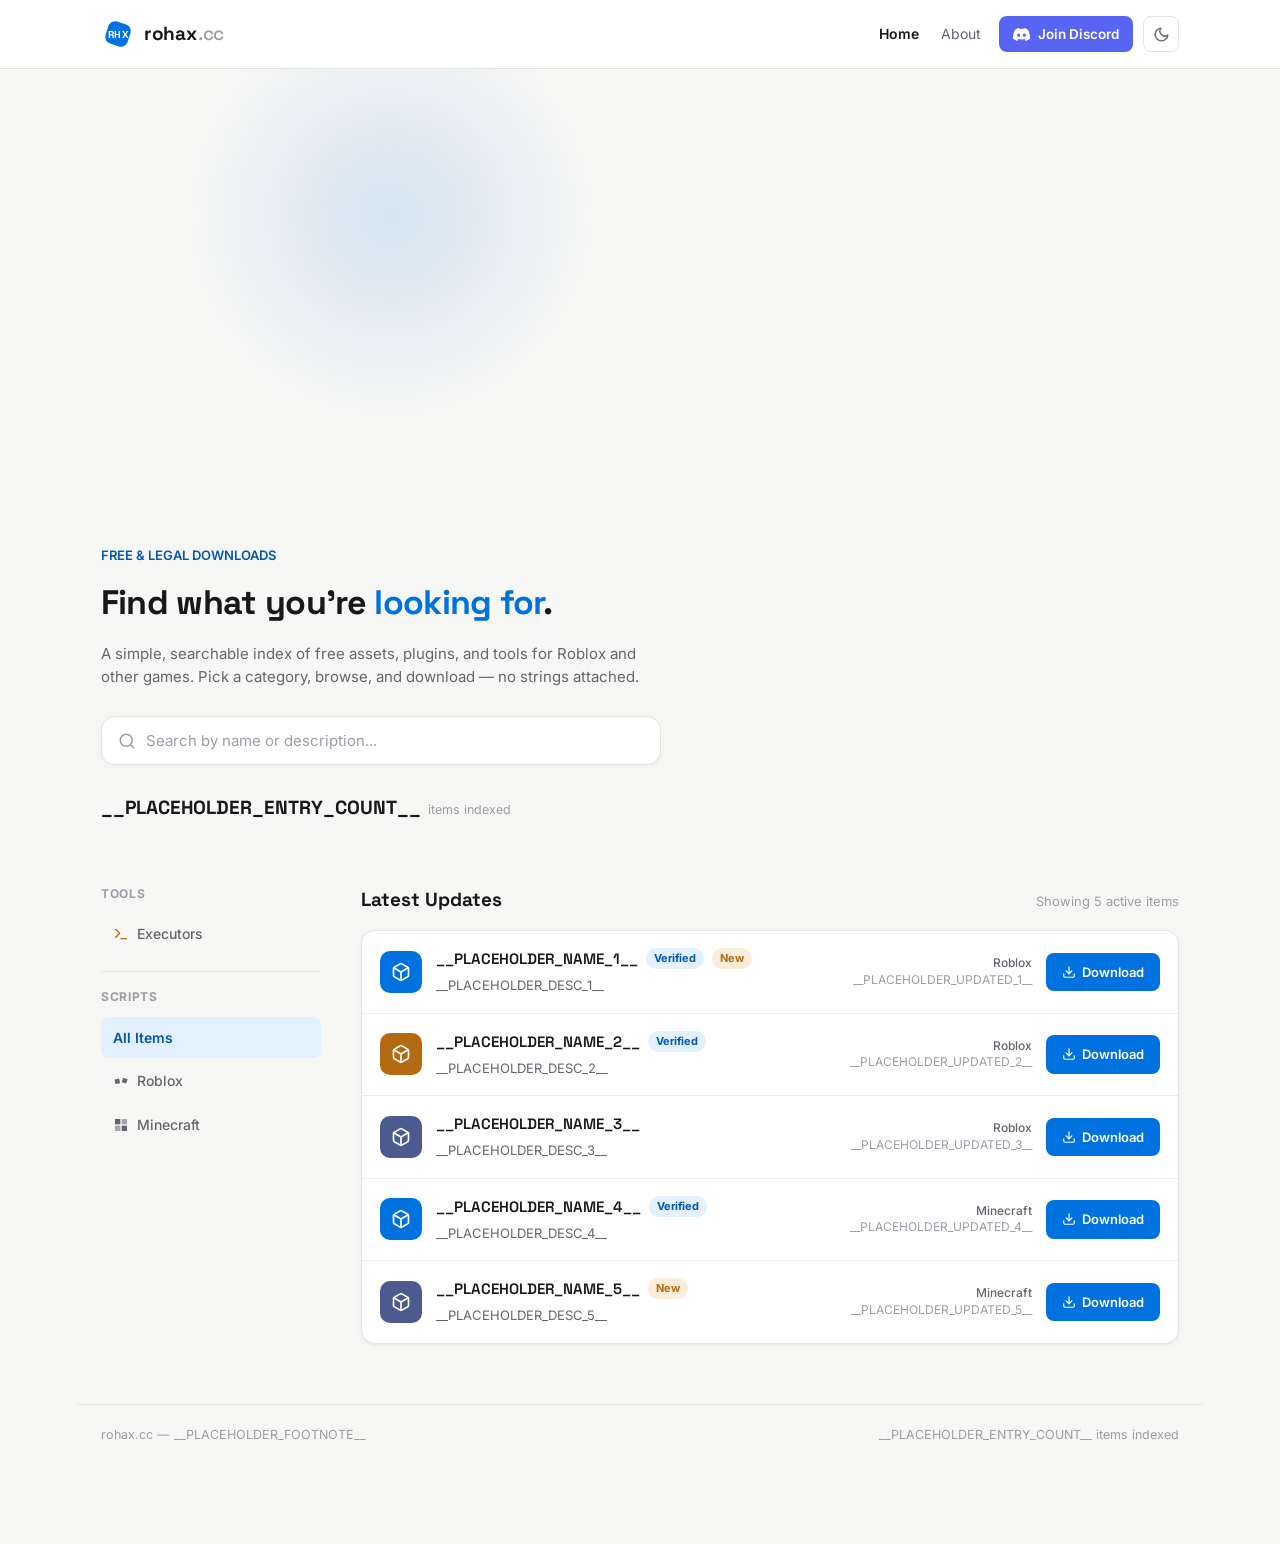
==== index.html @ 6c8dd325 "Add files via upload" ====
<!DOCTYPE html>
<html lang="en">
<head>
<meta charset="UTF-8">
<meta name="viewport" content="width=device-width, initial-scale=1.0">
<title>rohax.cc — index</title>
<link rel="preconnect" href="https://fonts.googleapis.com">
<link rel="preconnect" href="https://fonts.gstatic.com" crossorigin>
<link href="https://fonts.googleapis.com/css2?family=Space+Grotesk:wght@500;600;700&family=Inter:wght@400;500;600;700&display=swap" rel="stylesheet">
<style>
  :root{
    --bg: #f7f7f5;
    --bg-alt: #ffffff;
    --panel: #ffffff;
    --panel-hover: #f1f1ee;
    --border: #e4e4e0;
    --border-soft: #ececea;
    --text: #17181b;
    --text-dim: #63666e;
    --text-faint: #9b9ea5;
    --accent: #0072e0;
    --accent-bg: #e3f0ff;
    --accent-strong: #0058b0;
    --amber: #b56a12;
    --amber-bg: #fbedd9;
    --tool: #4d5a8f;
    --tool-bg: #e9ecfb;
    --discord: #5865F2;
    --radius: 14px;
    --shadow: 0 1px 2px rgba(20,20,20,0.04), 0 1px 10px rgba(20,20,20,0.03);
    --font-display: 'Space Grotesk', 'Inter', sans-serif;
  }
  html[data-theme="dark"]{
    --bg: #16181f;
    --bg-alt: #1b1e26;
    --panel: #21242e;
    --panel-hover: #292d38;
    --border: #323644;
    --border-soft: #292d38;
    --text: #edeef0;
    --text-dim: #a3a6ad;
    --text-faint: #6c6f77;
    --accent: #4fa0ff;
    --accent-bg: rgba(79,160,255,0.14);
    --accent-strong: #4fa0ff;
    --amber: #f2a93b;
    --amber-bg: rgba(242,169,59,0.12);
    --tool: #9aa4f2;
    --tool-bg: rgba(154,164,242,0.12);
    --shadow: none;
  }
  *, *::before, *::after{
    transition: background-color .35s ease, border-color .35s ease, color .35s ease, fill .35s ease, box-shadow .35s ease;
  }
  *{ box-sizing: border-box; margin:0; padding:0; }
  body{
    background: var(--bg);
    color: var(--text);
    font-family: 'Inter', -apple-system, BlinkMacSystemFont, 'Segoe UI', sans-serif;
    font-size: 15px;
    line-height: 1.55;
    min-height: 100vh;
    padding: 0 0 80px;
    transition: background-color .35s ease, border-color .35s ease, color .35s ease;
  }
  a{ color: inherit; text-decoration: none; }

  /* ---------- top bar ---------- */
  header{
    border-bottom: 1px solid var(--border);
    background: var(--bg-alt);
    position: sticky; top:0; z-index: 20;
    transition: box-shadow .2s ease, border-color .35s ease, background-color .35s ease, color .35s ease;
  }
  header.scrolled{
    box-shadow: 0 4px 16px rgba(0,0,0,0.06);
  }
  .header-inner{
    max-width: min(1440px, 88vw);
    margin: 0 auto;
    padding: 16px 24px;
    display:flex;
    align-items:center;
    justify-content: space-between;
    gap: 24px;
  }
  .logo{
    display:flex;
    align-items:center;
    gap: 9px;
    cursor: pointer;
  }
  .logo-mark{
    width: 34px; height: 34px;
    flex-shrink: 0;
  }
  .logo-mark svg{ width: 100%; height: 100%; display:block; }
  .logo-text{
    display:flex;
    align-items:baseline;
    gap: 1px;
    font-family: var(--font-display);
    font-weight: 700;
    font-size: 19px;
    letter-spacing: -0.01em;
  }
  .logo-text .domain{ color: var(--text); }
  .logo-text .tld{ color: var(--text-faint); font-weight: 500; }

  .header-right{ display:flex; align-items:center; gap: 10px; }

  nav{ display:flex; gap: 22px; font-size: 14px; color: var(--text-dim); margin-right: 8px; }
  nav a:hover{ color: var(--accent); }
  nav a.active{ color: var(--text); font-weight: 600; }

  .icon-btn{
    width: 36px; height: 36px;
    display:flex; align-items:center; justify-content:center;
    border: 1px solid var(--border);
    border-radius: 8px;
    background: var(--panel);
    cursor: pointer;
    color: var(--text-dim);
    transition: background-color .2s ease, color .2s ease, border-color .35s ease, transform .15s ease;
  }
  .icon-btn:hover{ background: var(--panel-hover); color: var(--text); }
  .icon-btn:active{ transform: scale(0.92); }
  .icon-btn svg{ width: 17px; height: 17px; overflow: visible; }
  #theme-icon{
    transition: transform .3s ease, opacity .3s ease;
  }
  #theme-icon.spin{ transform: rotate(90deg) scale(0.4); opacity: 0; }

  .discord-btn{
    display:flex; align-items:center; gap: 8px;
    background: var(--discord);
    color: #fff;
    font-size: 13.5px;
    font-weight: 600;
    padding: 0 14px;
    height: 36px;
    border-radius: 8px;
    transition: filter .12s ease, background-color .35s ease, transform .15s ease;
  }
  .discord-btn:hover{ filter: brightness(1.08); }
  .discord-btn:active{ transform: scale(0.96); }
  .discord-btn svg{ width: 17px; height: 17px; flex-shrink:0; }

  /* ---------- hero / search ---------- */
  .hero{
    position: relative;
    max-width: min(1440px, 88vw);
    margin: 0 auto;
    padding: 56px 24px 32px;
    overflow: hidden;
  }
  .hero-glow{
    position: absolute;
    top: -120px; right: -80px;
    width: 420px; height: 420px;
    background: radial-gradient(circle, var(--accent) 0%, transparent 70%);
    opacity: 0.14;
    filter: blur(10px);
    pointer-events: none;
    animation: drift 9s ease-in-out infinite;
    z-index: 0;
  }
  @keyframes drift{
    0%, 100%{ transform: translate(0,0) scale(1); }
    50%{ transform: translate(-24px, 20px) scale(1.08); }
  }
  .hero > *{ position: relative; z-index: 1; }

  @keyframes fadeInUp{
    from{ opacity: 0; transform: translateY(14px); }
    to{ opacity: 1; transform: translateY(0); }
  }
  .hero-eyebrow{
    color: var(--accent-strong);
    font-size: 13px;
    font-weight: 600;
    margin-bottom: 12px;
    opacity: 0;
    animation: fadeInUp .5s ease forwards;
  }
  .hero h1{
    font-family: var(--font-display);
    font-size: 34px;
    font-weight: 700;
    letter-spacing: -0.02em;
    margin-bottom: 12px;
    opacity: 0;
    animation: fadeInUp .5s ease forwards .08s;
  }
  .hero h1 .accent{ color: var(--accent); }
  .hero p{
    color: var(--text-dim);
    max-width: 560px;
    font-size: 15px;
    margin-bottom: 28px;
    opacity: 0;
    animation: fadeInUp .5s ease forwards .16s;
  }

  .stats-row{
    display:flex;
    flex-wrap: wrap;
    gap: 28px;
    margin-top: 28px;
    opacity: 0;
    animation: fadeInUp .5s ease forwards .32s;
  }
  .stat{ display:flex; align-items:baseline; gap: 7px; }
  .stat .num{ font-family: var(--font-display); font-size: 19px; font-weight: 700; color: var(--text); }
  .stat .label{ font-size: 12.5px; color: var(--text-faint); }

  .searchbar{
    display:flex;
    align-items:center;
    gap: 10px;
    background: var(--panel);
    border: 1px solid var(--border);
    border-radius: var(--radius);
    padding: 4px 6px 4px 16px;
    box-shadow: var(--shadow);
    max-width: 560px;
  }
  .searchbar svg{ width: 18px; height: 18px; color: var(--text-faint); flex-shrink:0; }
  .searchbar input{
    flex: 1;
    background: transparent;
    border: none;
    outline: none;
    color: var(--text);
    font-family: inherit;
    font-size: 15px;
    padding: 10px 0;
  }
  .searchbar input::placeholder{ color: var(--text-faint); }

  /* ---------- layout: sidebar + list ---------- */
  .layout{
    display:flex;
    align-items:flex-start;
    gap: 40px;
    max-width: min(1440px, 88vw);
    margin: 0 auto;
    padding: 30px 24px 0;
  }

  .sidebar{
    width: 220px;
    flex-shrink: 0;
    position: sticky;
    top: 88px;
  }
  .sidebar-label{
    font-size: 12px;
    font-weight: 700;
    letter-spacing: 0.06em;
    text-transform: uppercase;
    color: var(--text-faint);
    margin-bottom: 10px;
  }
  .sidebar-item{
    display:flex;
    align-items:center;
    gap: 8px;
    padding: 10px 12px;
    border-radius: 8px;
    font-size: 14px;
    font-weight: 500;
    color: var(--text-dim);
    cursor: pointer;
    margin-bottom: 2px;
  }
  .sidebar-item svg, .sidebar-item img{ width: 16px; height: 16px; flex-shrink: 0; }
  .sidebar-item:hover:not(.active){ background: var(--panel-hover); color: var(--text); }
  .sidebar-item.active{
    background: var(--accent-bg);
    color: var(--accent-strong);
    font-weight: 600;
  }
  .sidebar-divider{
    height: 1px;
    background: var(--border);
    margin: 16px 0;
  }
  .sidebar-item.executors-item svg{ color: var(--amber); }
  .sidebar-item.executors-item.active{
    background: var(--amber-bg);
    color: var(--amber);
  }

  .content{ flex: 1; min-width: 0; }
  .content-head{
    display:flex;
    align-items:baseline;
    justify-content: space-between;
    margin-bottom: 16px;
    gap: 12px;
  }
  .content-head h2{
    font-family: var(--font-display);
    font-size: 19px;
    font-weight: 700;
  }
  .content-head .count-label{ font-size: 13px; color: var(--text-faint); white-space: nowrap; }

  .item-list{
    border: 1px solid var(--border);
    border-radius: var(--radius);
    background: var(--panel);
    overflow: hidden;
    box-shadow: var(--shadow);
  }
  .item-row{
    display:flex;
    align-items:center;
    gap: 14px;
    padding: 16px 18px;
    border-bottom: 1px solid var(--border-soft);
    text-decoration: none;
    opacity: 0;
    animation: fadeInUp .35s ease forwards;
  }
  .item-row:last-child{ border-bottom: none; }
  .item-row:hover{ background: var(--panel-hover); }

  .item-icon{
    width: 42px; height: 42px;
    border-radius: 10px;
    flex-shrink: 0;
    display:flex; align-items:center; justify-content:center;
  }
  .item-icon svg{ width: 20px; height: 20px; color: #fff; }

  .item-main{ flex: 1; min-width: 0; }
  .item-title-row{
    display:flex;
    align-items:center;
    gap: 8px;
    flex-wrap: wrap;
    margin-bottom: 3px;
  }
  .item-name{ font-family: var(--font-display); font-weight: 600; font-size: 15px; color: var(--text); }
  .item-badge{
    font-size: 11px;
    font-weight: 700;
    padding: 2px 8px;
    border-radius: 999px;
    white-space: nowrap;
  }
  .item-badge.verified{ background: var(--accent-bg); color: var(--accent-strong); }
  .item-badge.new{ background: var(--amber-bg); color: var(--amber); }
  .item-desc{
    font-size: 13px;
    color: var(--text-dim);
    overflow: hidden;
    text-overflow: ellipsis;
    white-space: nowrap;
  }

  .item-meta{
    text-align: right;
    font-size: 12px;
    color: var(--text-faint);
    line-height: 1.4;
    flex-shrink: 0;
  }
  .item-meta .game-name{ color: var(--text-dim); font-weight: 500; }

  .item-dl{
    display:flex; align-items:center; gap: 6px;
    background: var(--accent);
    color: #fff;
    font-size: 13px;
    font-weight: 600;
    padding: 9px 16px;
    border-radius: 8px;
    flex-shrink: 0;
    transition: filter .12s ease;
  }
  .item-dl:hover{ filter: brightness(1.08); }
  .item-dl svg{ width: 14px; height: 14px; }

  .empty-state{
    text-align:center;
    padding: 60px 20px;
    color: var(--text-faint);
    display:none;
  }
  .empty-state.show{ display:block; }
  .empty-state .glyph{ font-size: 28px; margin-bottom: 10px; }
  .empty-state .title{ color: var(--text); font-weight: 600; margin-bottom: 4px; }

  footer{
    max-width: min(1440px, 88vw);
    margin: 60px auto 0;
    padding: 20px 24px;
    border-top: 1px solid var(--border);
    color: var(--text-faint);
    font-size: 12.5px;
    display:flex;
    justify-content: space-between;
  }

  @media (max-width: 768px){
    nav{ display:none; }
    .layout{ flex-direction: column; }
    .sidebar{
      width: 100%;
      position: static;
      display:flex;
      flex-wrap: wrap;
      gap: 6px;
    }
    .sidebar-label{ width: 100%; }
    .sidebar-divider{ display: none; }
    .item-row{ flex-wrap: wrap; }
    .item-meta{ display:none; }
  }
</style>
</head>
<body>

<header>
  <div class="header-inner">
    <a class="logo" href="#" aria-label="rohax.cc home">
      <span class="logo-mark">
        <svg viewBox="0 0 44 44" fill="none">
          <rect x="7" y="7" width="30" height="30" rx="9" transform="rotate(18 22 22)" fill="var(--accent)"/>
          <text x="22" y="27" text-anchor="middle" font-family="'Space Grotesk', sans-serif" font-weight="700" font-size="13" letter-spacing="0.3" fill="#ffffff">RHX</text>
        </svg>
      </span>
      <span class="logo-text"><span class="domain">rohax</span><span class="tld">.cc</span></span>
    </a>
    <div class="header-right">
      <nav>
        <a href="index.html" class="active">Home</a>
        <a href="about.html">About</a>
      </nav>
      <a class="discord-btn" href="__PLACEHOLDER_DISCORD_URL__" target="_blank" rel="noopener noreferrer">
        <svg viewBox="0 0 127.14 96.36" fill="currentColor"><path d="M107.7,8.07A105.15,105.15,0,0,0,81.47,0a72.06,72.06,0,0,0-3.36,6.83A97.68,97.68,0,0,0,49,6.83,72.37,72.37,0,0,0,45.64,0,105.89,105.89,0,0,0,19.39,8.09C2.79,32.65-1.71,56.6.54,80.21h0A105.73,105.73,0,0,0,32.71,96.36,77.7,77.7,0,0,0,39.6,85.25a68.42,68.42,0,0,1-10.85-5.18c.91-.66,1.8-1.34,2.66-2a75.57,75.57,0,0,0,64.32,0c.87.71,1.76,1.39,2.66,2a68.68,68.68,0,0,1-10.87,5.19,77,77,0,0,0,6.89,11.1A105.25,105.25,0,0,0,126.6,80.22h0C129.24,52.84,122.09,29.11,107.7,8.07ZM42.45,65.69C36.18,65.69,31,60,31,53s5-12.74,11.43-12.74S54,46,53.89,53,48.84,65.69,42.45,65.69Zm42.24,0C78.41,65.69,73.25,60,73.25,53s5-12.74,11.44-12.74S96.23,46,96.12,53,91.08,65.69,84.69,65.69Z"/></svg>
        Join Discord
      </a>
      <button class="icon-btn" id="theme-toggle" aria-label="Toggle theme">
        <svg id="theme-icon" viewBox="0 0 24 24" fill="none" stroke="currentColor" stroke-width="2" stroke-linecap="round" stroke-linejoin="round"></svg>
      </button>
    </div>
  </div>
</header>

<section class="hero">
  <div class="hero-glow" aria-hidden="true"></div>
  <div class="hero-eyebrow">FREE &amp; LEGAL DOWNLOADS</div>
  <h1>Find what you're <span class="accent">looking for</span>.</h1>
  <p>A simple, searchable index of free assets, plugins, and tools for Roblox and other games. Pick a category, browse, and download — no strings attached.</p>

  <div class="searchbar">
    <svg viewBox="0 0 24 24" fill="none" stroke="currentColor" stroke-width="2" stroke-linecap="round" stroke-linejoin="round"><circle cx="11" cy="11" r="8"/><path d="m21 21-4.3-4.3"/></svg>
    <input type="text" id="search" placeholder="Search by name or description..." autocomplete="off">
  </div>

  <div class="stats-row">
    <div class="stat"><span class="num" id="stat-count">__PLACEHOLDER_ENTRY_COUNT__</span><span class="label">items indexed</span></div>
  </div>
</section>

<div class="layout">
  <aside class="sidebar">
    <div class="sidebar-label">Tools</div>
    <div id="sidebar-tools"></div>

    <div class="sidebar-divider"></div>

    <div class="sidebar-label">Scripts</div>
    <div id="sidebar-list"></div>
  </aside>

  <div class="content">
    <div class="content-head">
      <h2 id="content-title">Latest Updates</h2>
      <span class="count-label" id="count-label"></span>
    </div>
    <div class="item-list" id="listing"></div>
    <div class="empty-state" id="empty">
      <div class="glyph">🔍</div>
      <div class="title">No results found</div>
      <div>Try a different search term or category.</div>
    </div>
  </div>
</div>

<footer>
  <span>rohax.cc — __PLACEHOLDER_FOOTNOTE__</span>
  <span>__PLACEHOLDER_ENTRY_COUNT__ items indexed</span>
</footer>

<script>
  // ---------------------------------------------------------------
  // PLACEHOLDER DATA — replace with your real content.
  // "game"     : name of the game/category (drives the sidebar filter)
  // "name"     : name of the asset/plugin/tool
  // "desc"     : short one-line description
  // "tag"      : "asset" | "plugin" | "tool" (controls icon color)
  // "verified" : true/false — shows a "Verified" badge
  // "isNew"    : true/false — shows a "New" badge
  // "updated"  : display text, e.g. "Updated 2h ago" (placeholder)
  // "url"      : download / destination link
  // ---------------------------------------------------------------
  const ENTRIES = [
    { game: "Roblox", name: "__PLACEHOLDER_NAME_1__", desc: "__PLACEHOLDER_DESC_1__", tag: "asset",  verified: true,  isNew: true,  updated: "__PLACEHOLDER_UPDATED_1__", url: "__PLACEHOLDER_URL_1__" },
    { game: "Roblox", name: "__PLACEHOLDER_NAME_2__", desc: "__PLACEHOLDER_DESC_2__", tag: "plugin", verified: true,  isNew: false, updated: "__PLACEHOLDER_UPDATED_2__", url: "__PLACEHOLDER_URL_2__" },
    { game: "Roblox", name: "__PLACEHOLDER_NAME_3__", desc: "__PLACEHOLDER_DESC_3__", tag: "tool",   verified: false, isNew: false, updated: "__PLACEHOLDER_UPDATED_3__", url: "__PLACEHOLDER_URL_3__" },
    { game: "Minecraft", name: "__PLACEHOLDER_NAME_4__", desc: "__PLACEHOLDER_DESC_4__", tag: "asset", verified: true,  isNew: false, updated: "__PLACEHOLDER_UPDATED_4__", url: "__PLACEHOLDER_URL_4__" },
    { game: "Minecraft", name: "__PLACEHOLDER_NAME_5__", desc: "__PLACEHOLDER_DESC_5__", tag: "tool",  verified: false, isNew: true,  updated: "__PLACEHOLDER_UPDATED_5__", url: "__PLACEHOLDER_URL_5__" },
  ];

  // Separate list for the "Executors" tools section (kept apart from the
  // per-game filters above). Same field shape as ENTRIES.
  const EXECUTOR_ENTRIES = [
    { game: "Executors", name: "__PLACEHOLDER_EXECUTOR_NAME_1__", desc: "__PLACEHOLDER_EXECUTOR_DESC_1__", tag: "tool", verified: true,  isNew: true,  updated: "__PLACEHOLDER_EXECUTOR_UPDATED_1__", url: "__PLACEHOLDER_EXECUTOR_URL_1__" },
    { game: "Executors", name: "__PLACEHOLDER_EXECUTOR_NAME_2__", desc: "__PLACEHOLDER_EXECUTOR_DESC_2__", tag: "tool", verified: false, isNew: false, updated: "__PLACEHOLDER_EXECUTOR_UPDATED_2__", url: "__PLACEHOLDER_EXECUTOR_URL_2__" },
  ];

  // Icon background color per tag, and a neutral generic glyph (not a brand logo)
  const TAG_COLOR = { asset: "var(--accent)", plugin: "var(--amber)", tool: "var(--tool)" };
  const ITEM_ICON = '<svg viewBox="0 0 24 24" fill="none" stroke="currentColor" stroke-width="2" stroke-linecap="round" stroke-linejoin="round"><path d="M21 8a2 2 0 0 0-1-1.73l-7-4a2 2 0 0 0-2 0l-7 4A2 2 0 0 0 3 8v8a2 2 0 0 0 1 1.73l7 4a2 2 0 0 0 2 0l7-4A2 2 0 0 0 21 16Z"/><path d="m3.3 7 8.7 5 8.7-5M12 22V12"/></svg>';

  // Simple generic game glyphs (not official brand logos — swap in your own
  // licensed icon files here if you have them, e.g. GAME_ICONS.Roblox = '<img src="/icons/roblox.svg">')
  const GAME_ICONS = {
    "Roblox": '<svg viewBox="0 0 24 24" fill="currentColor"><rect x="3" y="9" width="7" height="7" transform="rotate(-12 6.5 12.5)"/><rect x="14" y="8" width="7" height="7" transform="rotate(18 17.5 11.5)"/></svg>',
    "Minecraft": '<svg viewBox="0 0 24 24" fill="currentColor"><rect x="3" y="3" width="8" height="8"/><rect x="13" y="3" width="8" height="8" opacity="0.55"/><rect x="3" y="13" width="8" height="8" opacity="0.55"/><rect x="13" y="13" width="8" height="8"/></svg>',
  };

  // Icon for the standalone "Executors" tools filter
  const EXECUTORS_ICON = '<svg viewBox="0 0 24 24" fill="none" stroke="currentColor" stroke-width="2" stroke-linecap="round" stroke-linejoin="round"><polyline points="4 17 10 11 4 5"/><line x1="12" y1="19" x2="20" y2="19"/></svg>';

  const DOWNLOAD_ICON = '<svg viewBox="0 0 24 24" fill="none" stroke="currentColor" stroke-width="2" stroke-linecap="round" stroke-linejoin="round"><path d="M21 15v4a2 2 0 0 1-2 2H5a2 2 0 0 1-2-2v-4"/><polyline points="7 10 12 15 17 10"/><line x1="12" y1="15" x2="12" y2="3"/></svg>';
  const SUN_ICON = '<circle cx="12" cy="12" r="4"/><path d="M12 2v2M12 20v2M4.93 4.93l1.41 1.41M17.66 17.66l1.41 1.41M2 12h2M20 12h2M6.34 17.66l-1.41 1.41M19.07 4.93l-1.41 1.41"/>';
  const MOON_ICON = '<path d="M21 12.79A9 9 0 1 1 11.21 3 7 7 0 0 0 21 12.79z"/>';

  let activeFilter = "all";
  let searchTerm = "";

  function uniqueGames(){
    return [...new Set(ENTRIES.map(e => e.game))];
  }

  function renderFilters(){
    const games = uniqueGames();
    const wrap = document.getElementById("sidebar-list");
    wrap.innerHTML = "";

    const allItem = document.createElement("div");
    allItem.className = "sidebar-item" + (activeFilter === "all" ? " active" : "");
    allItem.textContent = "All Items";
    allItem.onclick = () => { activeFilter = "all"; render(); };
    wrap.appendChild(allItem);

    games.forEach(g => {
      const item = document.createElement("div");
      item.className = "sidebar-item" + (activeFilter === g ? " active" : "");
      item.innerHTML = (GAME_ICONS[g] || "") + `<span>${g}</span>`;
      item.onclick = () => { activeFilter = g; render(); };
      wrap.appendChild(item);
    });
  }

  // Renders the separate "Tools" group in the sidebar (kept apart from Games)
  function renderToolsFilter(){
    const wrap = document.getElementById("sidebar-tools");
    wrap.innerHTML = "";

    const item = document.createElement("div");
    item.className = "sidebar-item executors-item" + (activeFilter === "Executors" ? " active" : "");
    item.innerHTML = EXECUTORS_ICON + `<span>Executors</span>`;
    item.onclick = () => { activeFilter = "Executors"; render(); };
    wrap.appendChild(item);
  }

  function filteredEntries(){
    // "Executors" is its own separate pool, not mixed with the per-game list
    const pool = activeFilter === "Executors" ? EXECUTOR_ENTRIES : ENTRIES;
    return pool.filter(e => {
      const matchesGame = activeFilter === "all" || activeFilter === "Executors" || e.game === activeFilter;
      const haystack = (e.name + " " + e.desc + " " + e.game).toLowerCase();
      const matchesSearch = haystack.includes(searchTerm.toLowerCase());
      return matchesGame && matchesSearch;
    });
  }

  function renderListing(){
    const listing = document.getElementById("listing");
    const empty = document.getElementById("empty");
    const countLabel = document.getElementById("count-label");
    const title = document.getElementById("content-title");
    const entries = filteredEntries();
    listing.innerHTML = "";

    title.textContent = activeFilter === "Executors" ? "Executors" : "Latest Updates";
    countLabel.textContent = `Showing ${entries.length} active item${entries.length === 1 ? "" : "s"}`;

    if (entries.length === 0){
      empty.classList.add("show");
      listing.style.display = "none";
      return;
    }
    empty.classList.remove("show");
    listing.style.display = "block";

    entries.forEach((e, i) => {
      const row = document.createElement("a");
      row.className = "item-row";
      row.href = e.url;
      row.target = "_blank";
      row.rel = "noopener noreferrer";
      row.style.animationDelay = (i * 0.04) + "s";

      const badges = [
        e.verified ? `<span class="item-badge verified">Verified</span>` : "",
        e.isNew ? `<span class="item-badge new">New</span>` : "",
      ].join("");

      row.innerHTML = `
        <span class="item-icon" style="background:${TAG_COLOR[e.tag] || "var(--tool)"}">${ITEM_ICON}</span>
        <span class="item-main">
          <span class="item-title-row">
            <span class="item-name">${e.name}</span>
            ${badges}
          </span>
          <span class="item-desc">${e.desc}</span>
        </span>
        <span class="item-meta">
          <div class="game-name">${e.game}</div>
          <div>${e.updated}</div>
        </span>
        <span class="item-dl">${DOWNLOAD_ICON} Download</span>
      `;
      listing.appendChild(row);
    });
  }

  function render(){
    renderFilters();
    renderToolsFilter();
    renderListing();
  }

  document.getElementById("search").addEventListener("input", (e) => {
    searchTerm = e.target.value;
    renderListing();
  });

  // ---------- theme toggle ----------
  function applyTheme(theme, animate){
    const icon = document.getElementById("theme-icon");
    document.documentElement.setAttribute("data-theme", theme);
    localStorage.setItem("rohax-theme", theme);
    if (animate){
      icon.classList.add("spin");
      setTimeout(() => {
        icon.innerHTML = theme === "dark" ? SUN_ICON : MOON_ICON;
        icon.classList.remove("spin");
      }, 150);
    } else {
      icon.innerHTML = theme === "dark" ? SUN_ICON : MOON_ICON;
    }
  }
  document.getElementById("theme-toggle").addEventListener("click", () => {
    const current = document.documentElement.getAttribute("data-theme");
    applyTheme(current === "dark" ? "light" : "dark", true);
  });
  const savedTheme = localStorage.getItem("rohax-theme")
    || (window.matchMedia && window.matchMedia("(prefers-color-scheme: dark)").matches ? "dark" : "light");
  applyTheme(savedTheme);

  render();

  // ---------- header shadow on scroll ----------
  const headerEl = document.querySelector("header");
  window.addEventListener("scroll", () => {
    headerEl.classList.toggle("scrolled", window.scrollY > 8);
  });
</script>

</body>
</html>
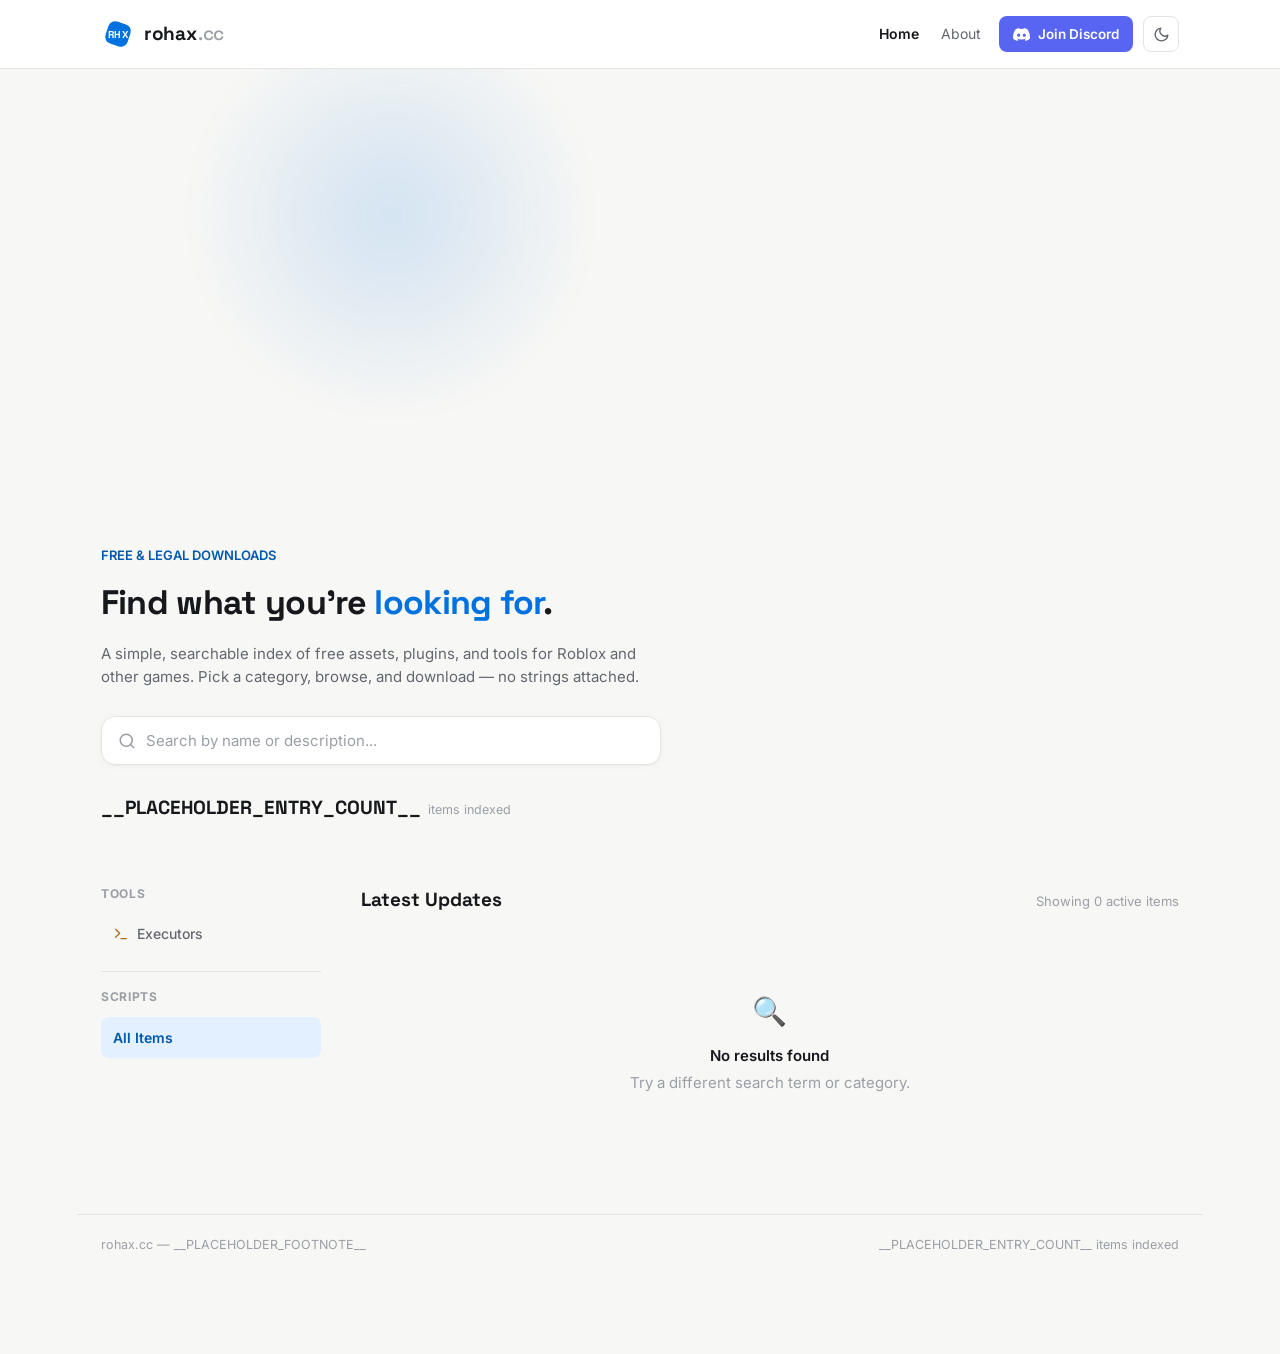
==== commit e68443e8: "Add files via upload" ====
--- a/index.html
+++ b/index.html
@@ -53,6 +53,10 @@
     transition: background-color .35s ease, border-color .35s ease, color .35s ease, fill .35s ease, box-shadow .35s ease;
   }
   *{ box-sizing: border-box; margin:0; padding:0; }
+  html{
+    background: var(--bg);
+    overscroll-behavior-y: none;
+  }
   body{
     background: var(--bg);
     color: var(--text);
@@ -61,6 +65,7 @@
     line-height: 1.55;
     min-height: 100vh;
     padding: 0 0 80px;
+    overscroll-behavior-y: none;
     transition: background-color .35s ease, border-color .35s ease, color .35s ease;
   }
   a{ color: inherit; text-decoration: none; }
@@ -351,7 +356,6 @@
     border-radius: 999px;
     white-space: nowrap;
   }
-  .item-badge.verified{ background: var(--accent-bg); color: var(--accent-strong); }
   .item-badge.new{ background: var(--amber-bg); color: var(--amber); }
   .item-desc{
     font-size: 13px;
@@ -497,32 +501,18 @@
   <span>__PLACEHOLDER_ENTRY_COUNT__ items indexed</span>
 </footer>
 
+<script src="data/plugins.js"></script>
 <script>
   // ---------------------------------------------------------------
-  // PLACEHOLDER DATA — replace with your real content.
-  // "game"     : name of the game/category (drives the sidebar filter)
-  // "name"     : name of the asset/plugin/tool
-  // "desc"     : short one-line description
-  // "tag"      : "asset" | "plugin" | "tool" (controls icon color)
-  // "verified" : true/false — shows a "Verified" badge
-  // "isNew"    : true/false — shows a "New" badge
-  // "updated"  : display text, e.g. "Updated 2h ago" (placeholder)
-  // "url"      : download / destination link
+  // Plugin/asset data now lives in data/plugins.js — edit that file
+  // to add, remove, or update listings. Nothing in this file needs to
+  // change for content updates. See that file for the field reference.
+  // (Loaded as a plain <script>, not fetch()/JSON, so it also works
+  // when this page is opened directly as a local file, not just when
+  // served from a web server.)
   // ---------------------------------------------------------------
-  const ENTRIES = [
-    { game: "Roblox", name: "__PLACEHOLDER_NAME_1__", desc: "__PLACEHOLDER_DESC_1__", tag: "asset",  verified: true,  isNew: true,  updated: "__PLACEHOLDER_UPDATED_1__", url: "__PLACEHOLDER_URL_1__" },
-    { game: "Roblox", name: "__PLACEHOLDER_NAME_2__", desc: "__PLACEHOLDER_DESC_2__", tag: "plugin", verified: true,  isNew: false, updated: "__PLACEHOLDER_UPDATED_2__", url: "__PLACEHOLDER_URL_2__" },
-    { game: "Roblox", name: "__PLACEHOLDER_NAME_3__", desc: "__PLACEHOLDER_DESC_3__", tag: "tool",   verified: false, isNew: false, updated: "__PLACEHOLDER_UPDATED_3__", url: "__PLACEHOLDER_URL_3__" },
-    { game: "Minecraft", name: "__PLACEHOLDER_NAME_4__", desc: "__PLACEHOLDER_DESC_4__", tag: "asset", verified: true,  isNew: false, updated: "__PLACEHOLDER_UPDATED_4__", url: "__PLACEHOLDER_URL_4__" },
-    { game: "Minecraft", name: "__PLACEHOLDER_NAME_5__", desc: "__PLACEHOLDER_DESC_5__", tag: "tool",  verified: false, isNew: true,  updated: "__PLACEHOLDER_UPDATED_5__", url: "__PLACEHOLDER_URL_5__" },
-  ];
-
-  // Separate list for the "Executors" tools section (kept apart from the
-  // per-game filters above). Same field shape as ENTRIES.
-  const EXECUTOR_ENTRIES = [
-    { game: "Executors", name: "__PLACEHOLDER_EXECUTOR_NAME_1__", desc: "__PLACEHOLDER_EXECUTOR_DESC_1__", tag: "tool", verified: true,  isNew: true,  updated: "__PLACEHOLDER_EXECUTOR_UPDATED_1__", url: "__PLACEHOLDER_EXECUTOR_URL_1__" },
-    { game: "Executors", name: "__PLACEHOLDER_EXECUTOR_NAME_2__", desc: "__PLACEHOLDER_EXECUTOR_DESC_2__", tag: "tool", verified: false, isNew: false, updated: "__PLACEHOLDER_EXECUTOR_UPDATED_2__", url: "__PLACEHOLDER_EXECUTOR_URL_2__" },
-  ];
+  const ENTRIES = (typeof PLUGIN_DATA !== "undefined" && PLUGIN_DATA.entries) || [];
+  const EXECUTOR_ENTRIES = (typeof PLUGIN_DATA !== "undefined" && PLUGIN_DATA.executors) || [];
 
   // Icon background color per tag, and a neutral generic glyph (not a brand logo)
   const TAG_COLOR = { asset: "var(--accent)", plugin: "var(--amber)", tool: "var(--tool)" };
@@ -620,7 +610,6 @@
       row.style.animationDelay = (i * 0.04) + "s";
 
       const badges = [
-        e.verified ? `<span class="item-badge verified">Verified</span>` : "",
         e.isNew ? `<span class="item-badge new">New</span>` : "",
       ].join("");
 
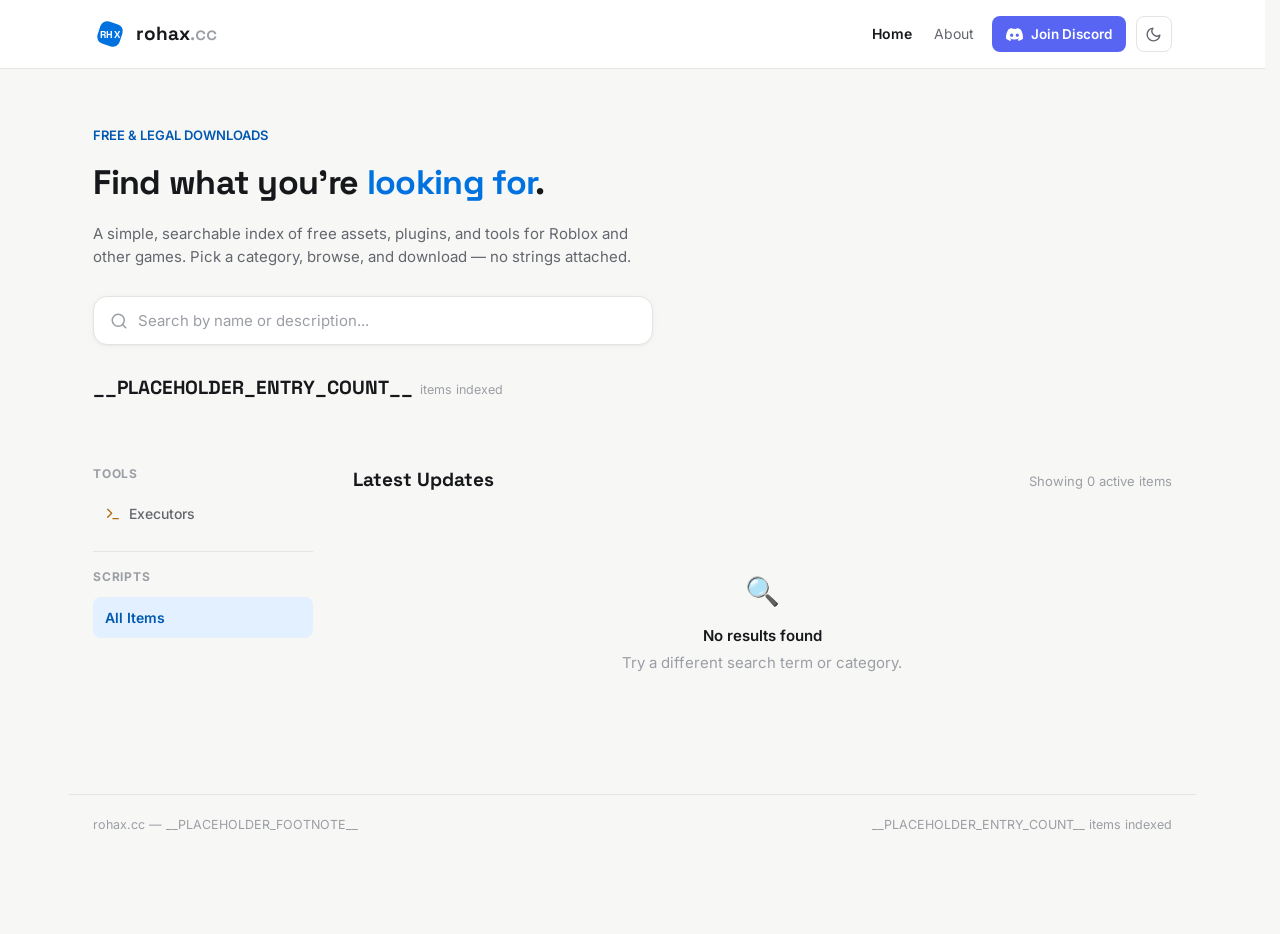
==== commit 75cc98c0: "Add files via upload" ====
--- a/index.html
+++ b/index.html
@@ -4,427 +4,22 @@
 <meta charset="UTF-8">
 <meta name="viewport" content="width=device-width, initial-scale=1.0">
 <title>rohax.cc — index</title>
+<script>
+  // Set the theme before first paint so navigating between pages never
+  // flashes the default (light) theme first — especially noticeable
+  // when the saved theme is dark.
+  (function(){
+    try{
+      var t = localStorage.getItem("rohax-theme")
+        || (window.matchMedia && window.matchMedia("(prefers-color-scheme: dark)").matches ? "dark" : "light");
+      document.documentElement.setAttribute("data-theme", t);
+    } catch(e){}
+  })();
+</script>
 <link rel="preconnect" href="https://fonts.googleapis.com">
 <link rel="preconnect" href="https://fonts.gstatic.com" crossorigin>
 <link href="https://fonts.googleapis.com/css2?family=Space+Grotesk:wght@500;600;700&family=Inter:wght@400;500;600;700&display=swap" rel="stylesheet">
-<style>
-  :root{
-    --bg: #f7f7f5;
-    --bg-alt: #ffffff;
-    --panel: #ffffff;
-    --panel-hover: #f1f1ee;
-    --border: #e4e4e0;
-    --border-soft: #ececea;
-    --text: #17181b;
-    --text-dim: #63666e;
-    --text-faint: #9b9ea5;
-    --accent: #0072e0;
-    --accent-bg: #e3f0ff;
-    --accent-strong: #0058b0;
-    --amber: #b56a12;
-    --amber-bg: #fbedd9;
-    --tool: #4d5a8f;
-    --tool-bg: #e9ecfb;
-    --discord: #5865F2;
-    --radius: 14px;
-    --shadow: 0 1px 2px rgba(20,20,20,0.04), 0 1px 10px rgba(20,20,20,0.03);
-    --font-display: 'Space Grotesk', 'Inter', sans-serif;
-  }
-  html[data-theme="dark"]{
-    --bg: #16181f;
-    --bg-alt: #1b1e26;
-    --panel: #21242e;
-    --panel-hover: #292d38;
-    --border: #323644;
-    --border-soft: #292d38;
-    --text: #edeef0;
-    --text-dim: #a3a6ad;
-    --text-faint: #6c6f77;
-    --accent: #4fa0ff;
-    --accent-bg: rgba(79,160,255,0.14);
-    --accent-strong: #4fa0ff;
-    --amber: #f2a93b;
-    --amber-bg: rgba(242,169,59,0.12);
-    --tool: #9aa4f2;
-    --tool-bg: rgba(154,164,242,0.12);
-    --shadow: none;
-  }
-  *, *::before, *::after{
-    transition: background-color .35s ease, border-color .35s ease, color .35s ease, fill .35s ease, box-shadow .35s ease;
-  }
-  *{ box-sizing: border-box; margin:0; padding:0; }
-  html{
-    background: var(--bg);
-    overscroll-behavior-y: none;
-  }
-  body{
-    background: var(--bg);
-    color: var(--text);
-    font-family: 'Inter', -apple-system, BlinkMacSystemFont, 'Segoe UI', sans-serif;
-    font-size: 15px;
-    line-height: 1.55;
-    min-height: 100vh;
-    padding: 0 0 80px;
-    overscroll-behavior-y: none;
-    transition: background-color .35s ease, border-color .35s ease, color .35s ease;
-  }
-  a{ color: inherit; text-decoration: none; }
-
-  /* ---------- top bar ---------- */
-  header{
-    border-bottom: 1px solid var(--border);
-    background: var(--bg-alt);
-    position: sticky; top:0; z-index: 20;
-    transition: box-shadow .2s ease, border-color .35s ease, background-color .35s ease, color .35s ease;
-  }
-  header.scrolled{
-    box-shadow: 0 4px 16px rgba(0,0,0,0.06);
-  }
-  .header-inner{
-    max-width: min(1440px, 88vw);
-    margin: 0 auto;
-    padding: 16px 24px;
-    display:flex;
-    align-items:center;
-    justify-content: space-between;
-    gap: 24px;
-  }
-  .logo{
-    display:flex;
-    align-items:center;
-    gap: 9px;
-    cursor: pointer;
-  }
-  .logo-mark{
-    width: 34px; height: 34px;
-    flex-shrink: 0;
-  }
-  .logo-mark svg{ width: 100%; height: 100%; display:block; }
-  .logo-text{
-    display:flex;
-    align-items:baseline;
-    gap: 1px;
-    font-family: var(--font-display);
-    font-weight: 700;
-    font-size: 19px;
-    letter-spacing: -0.01em;
-  }
-  .logo-text .domain{ color: var(--text); }
-  .logo-text .tld{ color: var(--text-faint); font-weight: 500; }
-
-  .header-right{ display:flex; align-items:center; gap: 10px; }
-
-  nav{ display:flex; gap: 22px; font-size: 14px; color: var(--text-dim); margin-right: 8px; }
-  nav a:hover{ color: var(--accent); }
-  nav a.active{ color: var(--text); font-weight: 600; }
-
-  .icon-btn{
-    width: 36px; height: 36px;
-    display:flex; align-items:center; justify-content:center;
-    border: 1px solid var(--border);
-    border-radius: 8px;
-    background: var(--panel);
-    cursor: pointer;
-    color: var(--text-dim);
-    transition: background-color .2s ease, color .2s ease, border-color .35s ease, transform .15s ease;
-  }
-  .icon-btn:hover{ background: var(--panel-hover); color: var(--text); }
-  .icon-btn:active{ transform: scale(0.92); }
-  .icon-btn svg{ width: 17px; height: 17px; overflow: visible; }
-  #theme-icon{
-    transition: transform .3s ease, opacity .3s ease;
-  }
-  #theme-icon.spin{ transform: rotate(90deg) scale(0.4); opacity: 0; }
-
-  .discord-btn{
-    display:flex; align-items:center; gap: 8px;
-    background: var(--discord);
-    color: #fff;
-    font-size: 13.5px;
-    font-weight: 600;
-    padding: 0 14px;
-    height: 36px;
-    border-radius: 8px;
-    transition: filter .12s ease, background-color .35s ease, transform .15s ease;
-  }
-  .discord-btn:hover{ filter: brightness(1.08); }
-  .discord-btn:active{ transform: scale(0.96); }
-  .discord-btn svg{ width: 17px; height: 17px; flex-shrink:0; }
-
-  /* ---------- hero / search ---------- */
-  .hero{
-    position: relative;
-    max-width: min(1440px, 88vw);
-    margin: 0 auto;
-    padding: 56px 24px 32px;
-    overflow: hidden;
-  }
-  .hero-glow{
-    position: absolute;
-    top: -120px; right: -80px;
-    width: 420px; height: 420px;
-    background: radial-gradient(circle, var(--accent) 0%, transparent 70%);
-    opacity: 0.14;
-    filter: blur(10px);
-    pointer-events: none;
-    animation: drift 9s ease-in-out infinite;
-    z-index: 0;
-  }
-  @keyframes drift{
-    0%, 100%{ transform: translate(0,0) scale(1); }
-    50%{ transform: translate(-24px, 20px) scale(1.08); }
-  }
-  .hero > *{ position: relative; z-index: 1; }
-
-  @keyframes fadeInUp{
-    from{ opacity: 0; transform: translateY(14px); }
-    to{ opacity: 1; transform: translateY(0); }
-  }
-  .hero-eyebrow{
-    color: var(--accent-strong);
-    font-size: 13px;
-    font-weight: 600;
-    margin-bottom: 12px;
-    opacity: 0;
-    animation: fadeInUp .5s ease forwards;
-  }
-  .hero h1{
-    font-family: var(--font-display);
-    font-size: 34px;
-    font-weight: 700;
-    letter-spacing: -0.02em;
-    margin-bottom: 12px;
-    opacity: 0;
-    animation: fadeInUp .5s ease forwards .08s;
-  }
-  .hero h1 .accent{ color: var(--accent); }
-  .hero p{
-    color: var(--text-dim);
-    max-width: 560px;
-    font-size: 15px;
-    margin-bottom: 28px;
-    opacity: 0;
-    animation: fadeInUp .5s ease forwards .16s;
-  }
-
-  .stats-row{
-    display:flex;
-    flex-wrap: wrap;
-    gap: 28px;
-    margin-top: 28px;
-    opacity: 0;
-    animation: fadeInUp .5s ease forwards .32s;
-  }
-  .stat{ display:flex; align-items:baseline; gap: 7px; }
-  .stat .num{ font-family: var(--font-display); font-size: 19px; font-weight: 700; color: var(--text); }
-  .stat .label{ font-size: 12.5px; color: var(--text-faint); }
-
-  .searchbar{
-    display:flex;
-    align-items:center;
-    gap: 10px;
-    background: var(--panel);
-    border: 1px solid var(--border);
-    border-radius: var(--radius);
-    padding: 4px 6px 4px 16px;
-    box-shadow: var(--shadow);
-    max-width: 560px;
-  }
-  .searchbar svg{ width: 18px; height: 18px; color: var(--text-faint); flex-shrink:0; }
-  .searchbar input{
-    flex: 1;
-    background: transparent;
-    border: none;
-    outline: none;
-    color: var(--text);
-    font-family: inherit;
-    font-size: 15px;
-    padding: 10px 0;
-  }
-  .searchbar input::placeholder{ color: var(--text-faint); }
-
-  /* ---------- layout: sidebar + list ---------- */
-  .layout{
-    display:flex;
-    align-items:flex-start;
-    gap: 40px;
-    max-width: min(1440px, 88vw);
-    margin: 0 auto;
-    padding: 30px 24px 0;
-  }
-
-  .sidebar{
-    width: 220px;
-    flex-shrink: 0;
-    position: sticky;
-    top: 88px;
-  }
-  .sidebar-label{
-    font-size: 12px;
-    font-weight: 700;
-    letter-spacing: 0.06em;
-    text-transform: uppercase;
-    color: var(--text-faint);
-    margin-bottom: 10px;
-  }
-  .sidebar-item{
-    display:flex;
-    align-items:center;
-    gap: 8px;
-    padding: 10px 12px;
-    border-radius: 8px;
-    font-size: 14px;
-    font-weight: 500;
-    color: var(--text-dim);
-    cursor: pointer;
-    margin-bottom: 2px;
-  }
-  .sidebar-item svg, .sidebar-item img{ width: 16px; height: 16px; flex-shrink: 0; }
-  .sidebar-item:hover:not(.active){ background: var(--panel-hover); color: var(--text); }
-  .sidebar-item.active{
-    background: var(--accent-bg);
-    color: var(--accent-strong);
-    font-weight: 600;
-  }
-  .sidebar-divider{
-    height: 1px;
-    background: var(--border);
-    margin: 16px 0;
-  }
-  .sidebar-item.executors-item svg{ color: var(--amber); }
-  .sidebar-item.executors-item.active{
-    background: var(--amber-bg);
-    color: var(--amber);
-  }
-
-  .content{ flex: 1; min-width: 0; }
-  .content-head{
-    display:flex;
-    align-items:baseline;
-    justify-content: space-between;
-    margin-bottom: 16px;
-    gap: 12px;
-  }
-  .content-head h2{
-    font-family: var(--font-display);
-    font-size: 19px;
-    font-weight: 700;
-  }
-  .content-head .count-label{ font-size: 13px; color: var(--text-faint); white-space: nowrap; }
-
-  .item-list{
-    border: 1px solid var(--border);
-    border-radius: var(--radius);
-    background: var(--panel);
-    overflow: hidden;
-    box-shadow: var(--shadow);
-  }
-  .item-row{
-    display:flex;
-    align-items:center;
-    gap: 14px;
-    padding: 16px 18px;
-    border-bottom: 1px solid var(--border-soft);
-    text-decoration: none;
-    opacity: 0;
-    animation: fadeInUp .35s ease forwards;
-  }
-  .item-row:last-child{ border-bottom: none; }
-  .item-row:hover{ background: var(--panel-hover); }
-
-  .item-icon{
-    width: 42px; height: 42px;
-    border-radius: 10px;
-    flex-shrink: 0;
-    display:flex; align-items:center; justify-content:center;
-  }
-  .item-icon svg{ width: 20px; height: 20px; color: #fff; }
-
-  .item-main{ flex: 1; min-width: 0; }
-  .item-title-row{
-    display:flex;
-    align-items:center;
-    gap: 8px;
-    flex-wrap: wrap;
-    margin-bottom: 3px;
-  }
-  .item-name{ font-family: var(--font-display); font-weight: 600; font-size: 15px; color: var(--text); }
-  .item-badge{
-    font-size: 11px;
-    font-weight: 700;
-    padding: 2px 8px;
-    border-radius: 999px;
-    white-space: nowrap;
-  }
-  .item-badge.new{ background: var(--amber-bg); color: var(--amber); }
-  .item-desc{
-    font-size: 13px;
-    color: var(--text-dim);
-    overflow: hidden;
-    text-overflow: ellipsis;
-    white-space: nowrap;
-  }
-
-  .item-meta{
-    text-align: right;
-    font-size: 12px;
-    color: var(--text-faint);
-    line-height: 1.4;
-    flex-shrink: 0;
-  }
-  .item-meta .game-name{ color: var(--text-dim); font-weight: 500; }
-
-  .item-dl{
-    display:flex; align-items:center; gap: 6px;
-    background: var(--accent);
-    color: #fff;
-    font-size: 13px;
-    font-weight: 600;
-    padding: 9px 16px;
-    border-radius: 8px;
-    flex-shrink: 0;
-    transition: filter .12s ease;
-  }
-  .item-dl:hover{ filter: brightness(1.08); }
-  .item-dl svg{ width: 14px; height: 14px; }
-
-  .empty-state{
-    text-align:center;
-    padding: 60px 20px;
-    color: var(--text-faint);
-    display:none;
-  }
-  .empty-state.show{ display:block; }
-  .empty-state .glyph{ font-size: 28px; margin-bottom: 10px; }
-  .empty-state .title{ color: var(--text); font-weight: 600; margin-bottom: 4px; }
-
-  footer{
-    max-width: min(1440px, 88vw);
-    margin: 60px auto 0;
-    padding: 20px 24px;
-    border-top: 1px solid var(--border);
-    color: var(--text-faint);
-    font-size: 12.5px;
-    display:flex;
-    justify-content: space-between;
-  }
-
-  @media (max-width: 768px){
-    nav{ display:none; }
-    .layout{ flex-direction: column; }
-    .sidebar{
-      width: 100%;
-      position: static;
-      display:flex;
-      flex-wrap: wrap;
-      gap: 6px;
-    }
-    .sidebar-label{ width: 100%; }
-    .sidebar-divider{ display: none; }
-    .item-row{ flex-wrap: wrap; }
-    .item-meta{ display:none; }
-  }
-</style>
+<link rel="stylesheet" href="styles.css">
 </head>
 <body>
 
@@ -456,7 +51,6 @@
 </header>
 
 <section class="hero">
-  <div class="hero-glow" aria-hidden="true"></div>
   <div class="hero-eyebrow">FREE &amp; LEGAL DOWNLOADS</div>
   <h1>Find what you're <span class="accent">looking for</span>.</h1>
   <p>A simple, searchable index of free assets, plugins, and tools for Roblox and other games. Pick a category, browse, and download — no strings attached.</p>
@@ -501,18 +95,18 @@
   <span>__PLACEHOLDER_ENTRY_COUNT__ items indexed</span>
 </footer>
 
-<script src="data/plugins.js"></script>
 <script>
   // ---------------------------------------------------------------
-  // Plugin/asset data now lives in data/plugins.js — edit that file
-  // to add, remove, or update listings. Nothing in this file needs to
-  // change for content updates. See that file for the field reference.
-  // (Loaded as a plain <script>, not fetch()/JSON, so it also works
-  // when this page is opened directly as a local file, not just when
-  // served from a web server.)
+  // Plugin/asset data now lives in data/scripts-lib.json — edit that
+  // file to add, remove, or update listings. Nothing in this file
+  // needs to change for content updates. See that file for the field
+  // reference (game, name, desc, tag, isNew, updated, url).
+  // Loaded via fetch(), so this page must be served over http(s)
+  // (e.g. `python3 -m http.server`) rather than opened directly as a
+  // local file:// — browsers block fetch() of local JSON otherwise.
   // ---------------------------------------------------------------
-  const ENTRIES = (typeof PLUGIN_DATA !== "undefined" && PLUGIN_DATA.entries) || [];
-  const EXECUTOR_ENTRIES = (typeof PLUGIN_DATA !== "undefined" && PLUGIN_DATA.executors) || [];
+  let ENTRIES = [];
+  let EXECUTOR_ENTRIES = [];
 
   // Icon background color per tag, and a neutral generic glyph (not a brand logo)
   const TAG_COLOR = { asset: "var(--accent)", plugin: "var(--amber)", tool: "var(--tool)" };
@@ -662,11 +256,24 @@
     const current = document.documentElement.getAttribute("data-theme");
     applyTheme(current === "dark" ? "light" : "dark", true);
   });
-  const savedTheme = localStorage.getItem("rohax-theme")
-    || (window.matchMedia && window.matchMedia("(prefers-color-scheme: dark)").matches ? "dark" : "light");
-  applyTheme(savedTheme);
-
-  render();
+  // Theme attribute is already set pre-paint by the inline <head> script —
+  // just sync the icon here without re-touching the attribute (avoids
+  // re-triggering the color transition on load).
+  document.getElementById("theme-icon").innerHTML =
+    document.documentElement.getAttribute("data-theme") === "dark" ? SUN_ICON : MOON_ICON;
+
+  async function loadData(){
+    try{
+      const res = await fetch("data/scripts-lib.json");
+      const data = await res.json();
+      ENTRIES = data.entries || [];
+      EXECUTOR_ENTRIES = data.executors || [];
+    } catch (err){
+      console.error("Failed to load data/scripts-lib.json", err);
+    }
+    render();
+  }
+  loadData();
 
   // ---------- header shadow on scroll ----------
   const headerEl = document.querySelector("header");
--- a/styles.css
+++ b/styles.css
@@ -0,0 +1,480 @@
+  :root{
+    --bg: #f7f7f5;
+    --bg-alt: #ffffff;
+    --panel: #ffffff;
+    --panel-hover: #f1f1ee;
+    --border: #e4e4e0;
+    --border-soft: #ececea;
+    --text: #17181b;
+    --text-dim: #63666e;
+    --text-faint: #9b9ea5;
+    --accent: #0072e0;
+    --accent-bg: #e3f0ff;
+    --accent-strong: #0058b0;
+    --amber: #b56a12;
+    --amber-bg: #fbedd9;
+    --tool: #4d5a8f;
+    --tool-bg: #e9ecfb;
+    --discord: #5865F2;
+    --radius: 14px;
+    --shadow: 0 1px 2px rgba(20,20,20,0.04), 0 1px 10px rgba(20,20,20,0.03);
+    --font-display: 'Space Grotesk', 'Inter', sans-serif;
+  }
+  html[data-theme="dark"]{
+    --bg: #16181f;
+    --bg-alt: #1b1e26;
+    --panel: #21242e;
+    --panel-hover: #292d38;
+    --border: #323644;
+    --border-soft: #292d38;
+    --text: #edeef0;
+    --text-dim: #a3a6ad;
+    --text-faint: #6c6f77;
+    --accent: #4fa0ff;
+    --accent-bg: rgba(79,160,255,0.14);
+    --accent-strong: #4fa0ff;
+    --amber: #f2a93b;
+    --amber-bg: rgba(242,169,59,0.12);
+    --tool: #9aa4f2;
+    --tool-bg: rgba(154,164,242,0.12);
+    --shadow: none;
+  }
+  *, *::before, *::after{
+    transition: background-color .35s ease, border-color .35s ease, color .35s ease, fill .35s ease, box-shadow .35s ease;
+  }
+  *{ box-sizing: border-box; margin:0; padding:0; }
+  html{
+    background: var(--bg);
+    overflow-y: scroll;
+    scrollbar-gutter: stable;
+  }
+  body{
+    background: var(--bg);
+    color: var(--text);
+    font-family: 'Inter', -apple-system, BlinkMacSystemFont, 'Segoe UI', sans-serif;
+    font-size: 15px;
+    line-height: 1.55;
+    min-height: 100vh;
+    padding: 0 0 80px;
+    transition: background-color .35s ease, border-color .35s ease, color .35s ease;
+  }
+  a{ color: inherit; text-decoration: none; }
+
+  /* ---------- top bar ---------- */
+  header{
+    border-bottom: 1px solid var(--border);
+    background: var(--bg-alt);
+    position: sticky; top:0; z-index: 20;
+    transition: box-shadow .2s ease, border-color .35s ease, background-color .35s ease, color .35s ease;
+  }
+  header.scrolled{
+    box-shadow: 0 4px 16px rgba(0,0,0,0.06);
+  }
+  .header-inner{
+    max-width: min(1440px, 88vw);
+    margin: 0 auto;
+    padding: 16px 24px;
+    display:flex;
+    align-items:center;
+    justify-content: space-between;
+    gap: 24px;
+  }
+  .logo{
+    display:flex;
+    align-items:center;
+    gap: 9px;
+    cursor: pointer;
+  }
+  .logo-mark{
+    width: 34px; height: 34px;
+    flex-shrink: 0;
+  }
+  .logo-mark svg{ width: 100%; height: 100%; display:block; }
+  .logo-text{
+    display:flex;
+    align-items:baseline;
+    gap: 1px;
+    font-family: var(--font-display);
+    font-weight: 700;
+    font-size: 19px;
+    letter-spacing: -0.01em;
+  }
+  .logo-text .domain{ color: var(--text); }
+  .logo-text .tld{ color: var(--text-faint); font-weight: 500; }
+
+  .header-right{ display:flex; align-items:center; gap: 10px; }
+
+  nav{ display:flex; gap: 22px; font-size: 14px; color: var(--text-dim); margin-right: 8px; }
+  nav a:hover{ color: var(--accent); }
+  nav a.active{ color: var(--text); font-weight: 600; }
+
+  .icon-btn{
+    width: 36px; height: 36px;
+    display:flex; align-items:center; justify-content:center;
+    border: 1px solid var(--border);
+    border-radius: 8px;
+    background: var(--panel);
+    cursor: pointer;
+    color: var(--text-dim);
+    transition: background-color .2s ease, color .2s ease, border-color .35s ease, transform .15s ease;
+  }
+  .icon-btn:hover{ background: var(--panel-hover); color: var(--text); }
+  .icon-btn:active{ transform: scale(0.92); }
+  .icon-btn svg{ width: 17px; height: 17px; overflow: visible; }
+  #theme-icon{
+    transition: transform .3s ease, opacity .3s ease;
+  }
+  #theme-icon.spin{ transform: rotate(90deg) scale(0.4); opacity: 0; }
+
+  .discord-btn{
+    display:flex; align-items:center; gap: 8px;
+    background: var(--discord);
+    color: #fff;
+    font-size: 13.5px;
+    font-weight: 600;
+    padding: 0 14px;
+    height: 36px;
+    border-radius: 8px;
+    transition: filter .12s ease, background-color .35s ease, transform .15s ease;
+  }
+  .discord-btn:hover{ filter: brightness(1.08); }
+  .discord-btn:active{ transform: scale(0.96); }
+  .discord-btn svg{ width: 17px; height: 17px; flex-shrink:0; }
+
+  /* ---------- hero / search ---------- */
+  .hero{
+    position: relative;
+    max-width: min(1440px, 88vw);
+    margin: 0 auto;
+    padding: 56px 24px 32px;
+    overflow: hidden;
+  }
+
+  @keyframes fadeInUp{
+    from{ opacity: 0; transform: translateY(14px); }
+    to{ opacity: 1; transform: translateY(0); }
+  }
+  .hero-eyebrow{
+    color: var(--accent-strong);
+    font-size: 13px;
+    font-weight: 600;
+    margin-bottom: 12px;
+    opacity: 0;
+    animation: fadeInUp .5s ease forwards;
+  }
+  .hero h1{
+    font-family: var(--font-display);
+    font-size: 34px;
+    font-weight: 700;
+    letter-spacing: -0.02em;
+    margin-bottom: 12px;
+    opacity: 0;
+    animation: fadeInUp .5s ease forwards .08s;
+  }
+  .hero h1 .accent{ color: var(--accent); }
+  .hero p{
+    color: var(--text-dim);
+    max-width: 560px;
+    font-size: 15px;
+    margin-bottom: 28px;
+    opacity: 0;
+    animation: fadeInUp .5s ease forwards .16s;
+  }
+
+  .stats-row{
+    display:flex;
+    flex-wrap: wrap;
+    gap: 28px;
+    margin-top: 28px;
+    opacity: 0;
+    animation: fadeInUp .5s ease forwards .32s;
+  }
+  .stat{ display:flex; align-items:baseline; gap: 7px; }
+  .stat .num{ font-family: var(--font-display); font-size: 19px; font-weight: 700; color: var(--text); }
+  .stat .label{ font-size: 12.5px; color: var(--text-faint); }
+
+  .searchbar{
+    display:flex;
+    align-items:center;
+    gap: 10px;
+    background: var(--panel);
+    border: 1px solid var(--border);
+    border-radius: var(--radius);
+    padding: 4px 6px 4px 16px;
+    box-shadow: var(--shadow);
+    max-width: 560px;
+  }
+  .searchbar svg{ width: 18px; height: 18px; color: var(--text-faint); flex-shrink:0; }
+  .searchbar input{
+    flex: 1;
+    background: transparent;
+    border: none;
+    outline: none;
+    color: var(--text);
+    font-family: inherit;
+    font-size: 15px;
+    padding: 10px 0;
+  }
+  .searchbar input::placeholder{ color: var(--text-faint); }
+
+  /* ---------- layout: sidebar + list ---------- */
+  .layout{
+    display:flex;
+    align-items:flex-start;
+    gap: 40px;
+    max-width: min(1440px, 88vw);
+    margin: 0 auto;
+    padding: 30px 24px 0;
+  }
+
+  .sidebar{
+    width: 220px;
+    flex-shrink: 0;
+    position: sticky;
+    top: 88px;
+  }
+  .sidebar-label{
+    font-size: 12px;
+    font-weight: 700;
+    letter-spacing: 0.06em;
+    text-transform: uppercase;
+    color: var(--text-faint);
+    margin-bottom: 10px;
+  }
+  .sidebar-item{
+    display:flex;
+    align-items:center;
+    gap: 8px;
+    padding: 10px 12px;
+    border-radius: 8px;
+    font-size: 14px;
+    font-weight: 500;
+    color: var(--text-dim);
+    cursor: pointer;
+    margin-bottom: 2px;
+  }
+  .sidebar-item svg, .sidebar-item img{ width: 16px; height: 16px; flex-shrink: 0; }
+  .sidebar-item:hover:not(.active){ background: var(--panel-hover); color: var(--text); }
+  .sidebar-item.active{
+    background: var(--accent-bg);
+    color: var(--accent-strong);
+    font-weight: 600;
+  }
+  .sidebar-divider{
+    height: 1px;
+    background: var(--border);
+    margin: 16px 0;
+  }
+  .sidebar-item.executors-item svg{ color: var(--amber); }
+  .sidebar-item.executors-item.active{
+    background: var(--amber-bg);
+    color: var(--amber);
+  }
+
+  .content{ flex: 1; min-width: 0; }
+  .content-head{
+    display:flex;
+    align-items:baseline;
+    justify-content: space-between;
+    margin-bottom: 16px;
+    gap: 12px;
+  }
+  .content-head h2{
+    font-family: var(--font-display);
+    font-size: 19px;
+    font-weight: 700;
+  }
+  .content-head .count-label{ font-size: 13px; color: var(--text-faint); white-space: nowrap; }
+
+  .item-list{
+    border: 1px solid var(--border);
+    border-radius: var(--radius);
+    background: var(--panel);
+    overflow: hidden;
+    box-shadow: var(--shadow);
+  }
+  .item-row{
+    display:flex;
+    align-items:center;
+    gap: 14px;
+    padding: 16px 18px;
+    border-bottom: 1px solid var(--border-soft);
+    text-decoration: none;
+    opacity: 0;
+    animation: fadeInUp .35s ease forwards;
+  }
+  .item-row:last-child{ border-bottom: none; }
+  .item-row:hover{ background: var(--panel-hover); }
+
+  .item-icon{
+    width: 42px; height: 42px;
+    border-radius: 10px;
+    flex-shrink: 0;
+    display:flex; align-items:center; justify-content:center;
+  }
+  .item-icon svg{ width: 20px; height: 20px; color: #fff; }
+
+  .item-main{ flex: 1; min-width: 0; }
+  .item-title-row{
+    display:flex;
+    align-items:center;
+    gap: 8px;
+    flex-wrap: wrap;
+    margin-bottom: 3px;
+  }
+  .item-name{ font-family: var(--font-display); font-weight: 600; font-size: 15px; color: var(--text); }
+  .item-badge{
+    font-size: 11px;
+    font-weight: 700;
+    padding: 2px 8px;
+    border-radius: 999px;
+    white-space: nowrap;
+  }
+  .item-badge.new{ background: var(--amber-bg); color: var(--amber); }
+  .item-desc{
+    font-size: 13px;
+    color: var(--text-dim);
+    overflow: hidden;
+    text-overflow: ellipsis;
+    white-space: nowrap;
+  }
+
+  .item-meta{
+    text-align: right;
+    font-size: 12px;
+    color: var(--text-faint);
+    line-height: 1.4;
+    flex-shrink: 0;
+  }
+  .item-meta .game-name{ color: var(--text-dim); font-weight: 500; }
+
+  .item-dl{
+    display:flex; align-items:center; gap: 6px;
+    background: var(--accent);
+    color: #fff;
+    font-size: 13px;
+    font-weight: 600;
+    padding: 9px 16px;
+    border-radius: 8px;
+    flex-shrink: 0;
+    transition: filter .12s ease;
+  }
+  .item-dl:hover{ filter: brightness(1.08); }
+  .item-dl svg{ width: 14px; height: 14px; }
+
+  .empty-state{
+    text-align:center;
+    padding: 60px 20px;
+    color: var(--text-faint);
+    display:none;
+  }
+  .empty-state.show{ display:block; }
+  .empty-state .glyph{ font-size: 28px; margin-bottom: 10px; }
+  .empty-state .title{ color: var(--text); font-weight: 600; margin-bottom: 4px; }
+
+  footer{
+    max-width: min(1440px, 88vw);
+    margin: 60px auto 0;
+    padding: 20px 24px;
+    border-top: 1px solid var(--border);
+    color: var(--text-faint);
+    font-size: 12.5px;
+    display:flex;
+    justify-content: space-between;
+  }
+
+  @media (max-width: 768px){
+    nav{ display:none; }
+    .layout{ flex-direction: column; }
+    .sidebar{
+      width: 100%;
+      position: static;
+      display:flex;
+      flex-wrap: wrap;
+      gap: 6px;
+    }
+    .sidebar-label{ width: 100%; }
+    .sidebar-divider{ display: none; }
+    .item-row{ flex-wrap: wrap; }
+    .item-meta{ display:none; }
+  }
+
+
+  /* ---------- about page ---------- */
+  .about-hero{
+    position: relative;
+    max-width: min(1440px, 88vw);
+    margin: 0 auto;
+    padding: 56px 24px 8px;
+    overflow: hidden;
+  }
+  .about-hero > *{ position: relative; z-index: 1; }
+  .about-hero .hero-eyebrow{ color: var(--accent-strong); font-size: 13px; font-weight: 600; margin-bottom: 12px; }
+  .about-hero h1{
+    font-family: var(--font-display);
+    font-size: 34px;
+    font-weight: 700;
+    letter-spacing: -0.02em;
+    margin-bottom: 12px;
+  }
+  .about-hero h1 .accent{ color: var(--accent); }
+  .about-hero p{ color: var(--text-dim); max-width: 640px; font-size: 15px; }
+
+  .about-body{
+    max-width: min(1440px, 88vw);
+    margin: 0 auto;
+    padding: 30px 24px 0;
+    display: grid;
+    grid-template-columns: repeat(auto-fit, minmax(240px, 1fr));
+    gap: 18px;
+  }
+
+  .discord-btn-lg{
+    display: inline-flex;
+    align-items: center;
+    gap: 10px;
+    background: var(--discord);
+    color: #fff;
+    font-size: 16px;
+    font-weight: 600;
+    padding: 0 28px;
+    height: 52px;
+    border-radius: 12px;
+    box-shadow: var(--shadow);
+    margin-top: 22px;
+    transition: filter .12s ease, background-color .35s ease, transform .15s ease;
+  }
+  .discord-btn-lg:hover{ filter: brightness(1.08); }
+  .discord-btn-lg:active{ transform: scale(0.97); }
+  .discord-btn-lg svg{ width: 21px; height: 21px; flex-shrink:0; }
+  .about-card{
+    border: 1px solid var(--border);
+    border-radius: var(--radius);
+    background: var(--panel);
+    box-shadow: var(--shadow);
+    padding: 22px;
+  }
+  .about-card .icon{
+    width: 38px; height: 38px;
+    border-radius: 10px;
+    background: var(--accent-bg);
+    color: var(--accent-strong);
+    display:flex; align-items:center; justify-content:center;
+    margin-bottom: 14px;
+  }
+  .about-card .icon svg{ width: 18px; height: 18px; }
+  .about-card h3{ font-family: var(--font-display); font-size: 16px; font-weight: 700; margin-bottom: 6px; }
+  .about-card p{ color: var(--text-dim); font-size: 13.5px; }
+
+  .about-section{
+    max-width: min(1440px, 88vw);
+    margin: 36px auto 0;
+    padding: 0 24px;
+  }
+  .about-section h2{ font-family: var(--font-display); font-size: 19px; font-weight: 700; margin-bottom: 12px; }
+  .about-section p{ color: var(--text-dim); font-size: 14.5px; max-width: 720px; margin-bottom: 12px; }
+  .about-section p:last-child{ margin-bottom: 0; }
+
+  @media (max-width: 768px){
+    .about-body{ grid-template-columns: 1fr; }
+  }
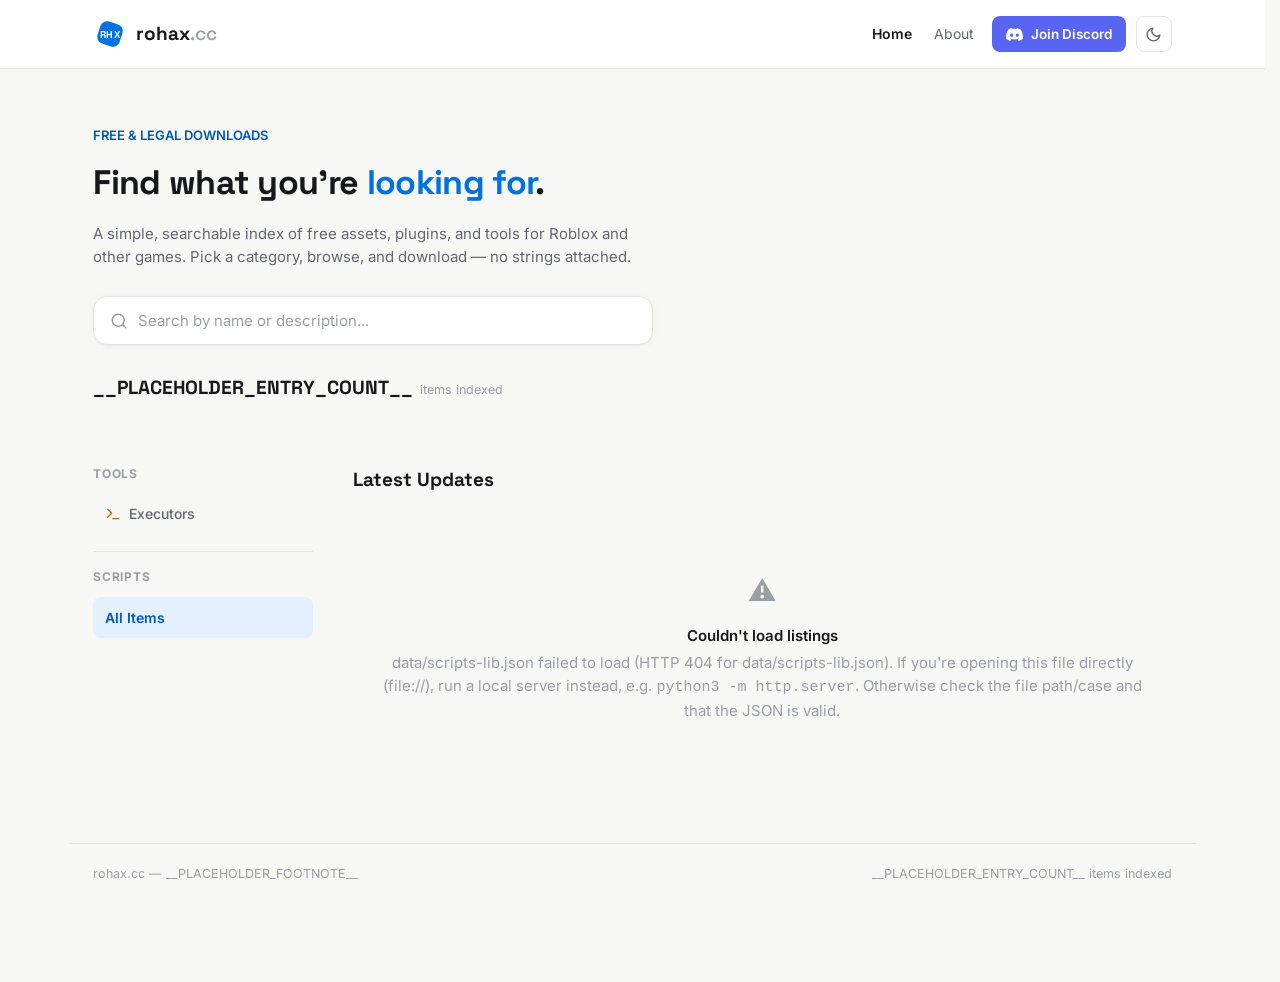
==== commit 888d7465: "Add files via upload" ====
--- a/index.html
+++ b/index.html
@@ -265,13 +265,25 @@
   async function loadData(){
     try{
       const res = await fetch("data/scripts-lib.json");
+      if (!res.ok) throw new Error(`HTTP ${res.status} for data/scripts-lib.json`);
       const data = await res.json();
       ENTRIES = data.entries || [];
       EXECUTOR_ENTRIES = data.executors || [];
+      render();
     } catch (err){
       console.error("Failed to load data/scripts-lib.json", err);
+      renderFilters();
+      renderToolsFilter();
+      const listing = document.getElementById("listing");
+      const empty = document.getElementById("empty");
+      listing.style.display = "none";
+      empty.classList.add("show");
+      empty.innerHTML = `
+        <div class="glyph">⚠️</div>
+        <div class="title">Couldn't load listings</div>
+        <div>data/scripts-lib.json failed to load (${err.message}). If you're opening this file directly (file://), run a local server instead, e.g. <code>python3 -m http.server</code>. Otherwise check the file path/case and that the JSON is valid.</div>
+      `;
     }
-    render();
   }
   loadData();
 
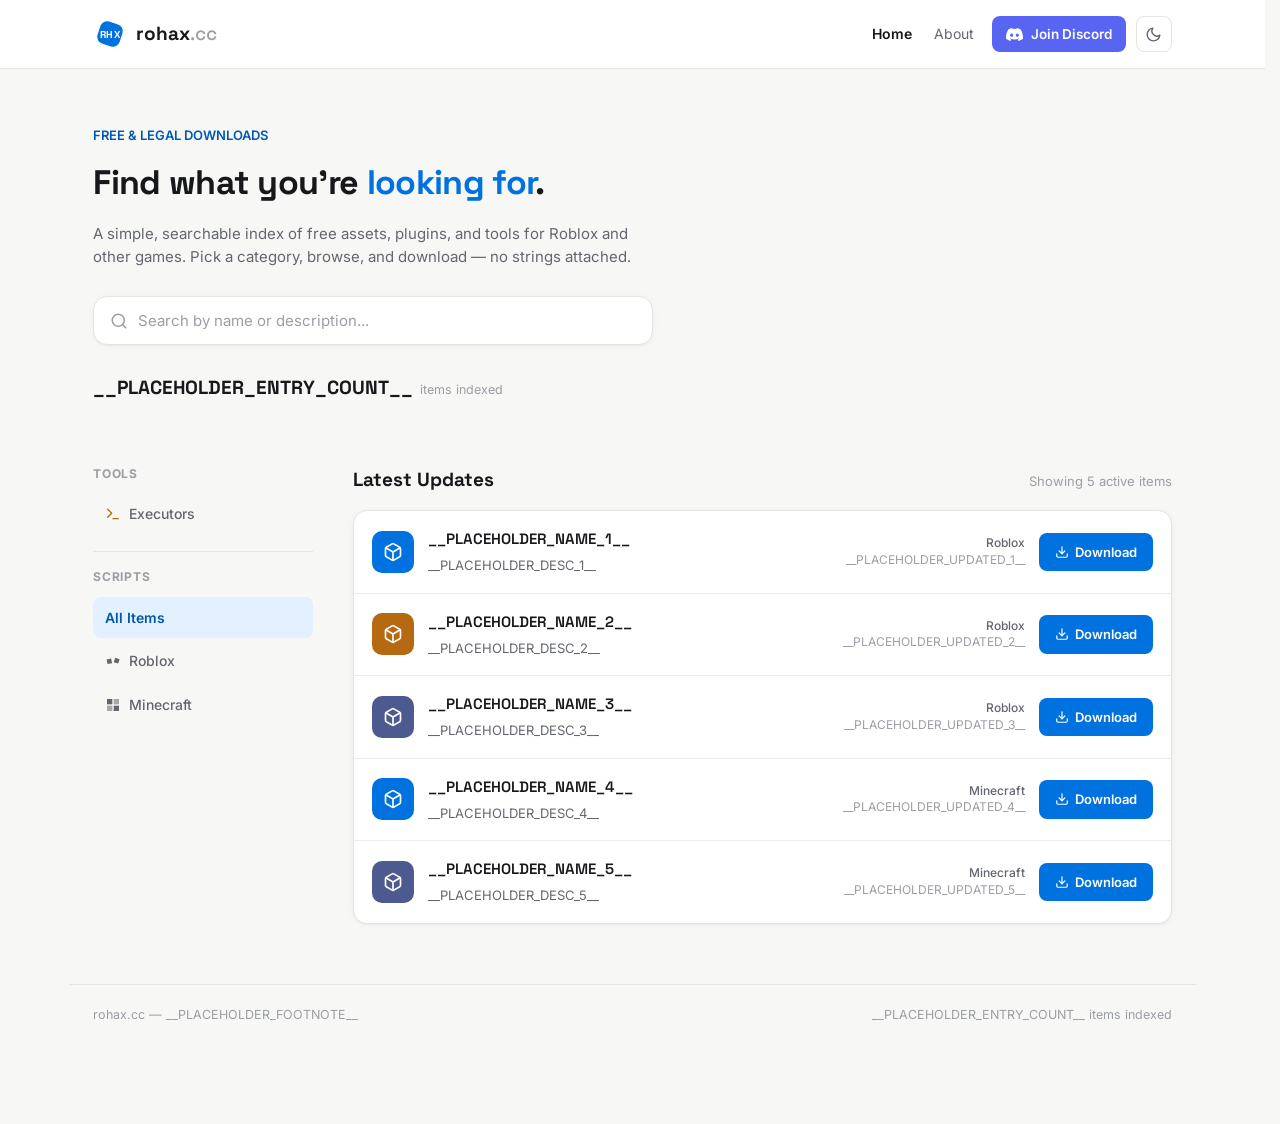
==== commit 07ea9051: "Add files via upload" ====
--- a/index.html
+++ b/index.html
@@ -100,7 +100,7 @@
   // Plugin/asset data now lives in data/scripts-lib.json — edit that
   // file to add, remove, or update listings. Nothing in this file
   // needs to change for content updates. See that file for the field
-  // reference (game, name, desc, tag, isNew, updated, url).
+  // reference (game, name, desc, tag, updated, url).
   // Loaded via fetch(), so this page must be served over http(s)
   // (e.g. `python3 -m http.server`) rather than opened directly as a
   // local file:// — browsers block fetch() of local JSON otherwise.
@@ -203,16 +203,11 @@
       row.rel = "noopener noreferrer";
       row.style.animationDelay = (i * 0.04) + "s";
 
-      const badges = [
-        e.isNew ? `<span class="item-badge new">New</span>` : "",
-      ].join("");
-
       row.innerHTML = `
         <span class="item-icon" style="background:${TAG_COLOR[e.tag] || "var(--tool)"}">${ITEM_ICON}</span>
         <span class="item-main">
           <span class="item-title-row">
             <span class="item-name">${e.name}</span>
-            ${badges}
           </span>
           <span class="item-desc">${e.desc}</span>
         </span>
--- a/styles.css
+++ b/styles.css
@@ -323,14 +323,6 @@
     margin-bottom: 3px;
   }
   .item-name{ font-family: var(--font-display); font-weight: 600; font-size: 15px; color: var(--text); }
-  .item-badge{
-    font-size: 11px;
-    font-weight: 700;
-    padding: 2px 8px;
-    border-radius: 999px;
-    white-space: nowrap;
-  }
-  .item-badge.new{ background: var(--amber-bg); color: var(--amber); }
   .item-desc{
     font-size: 13px;
     color: var(--text-dim);
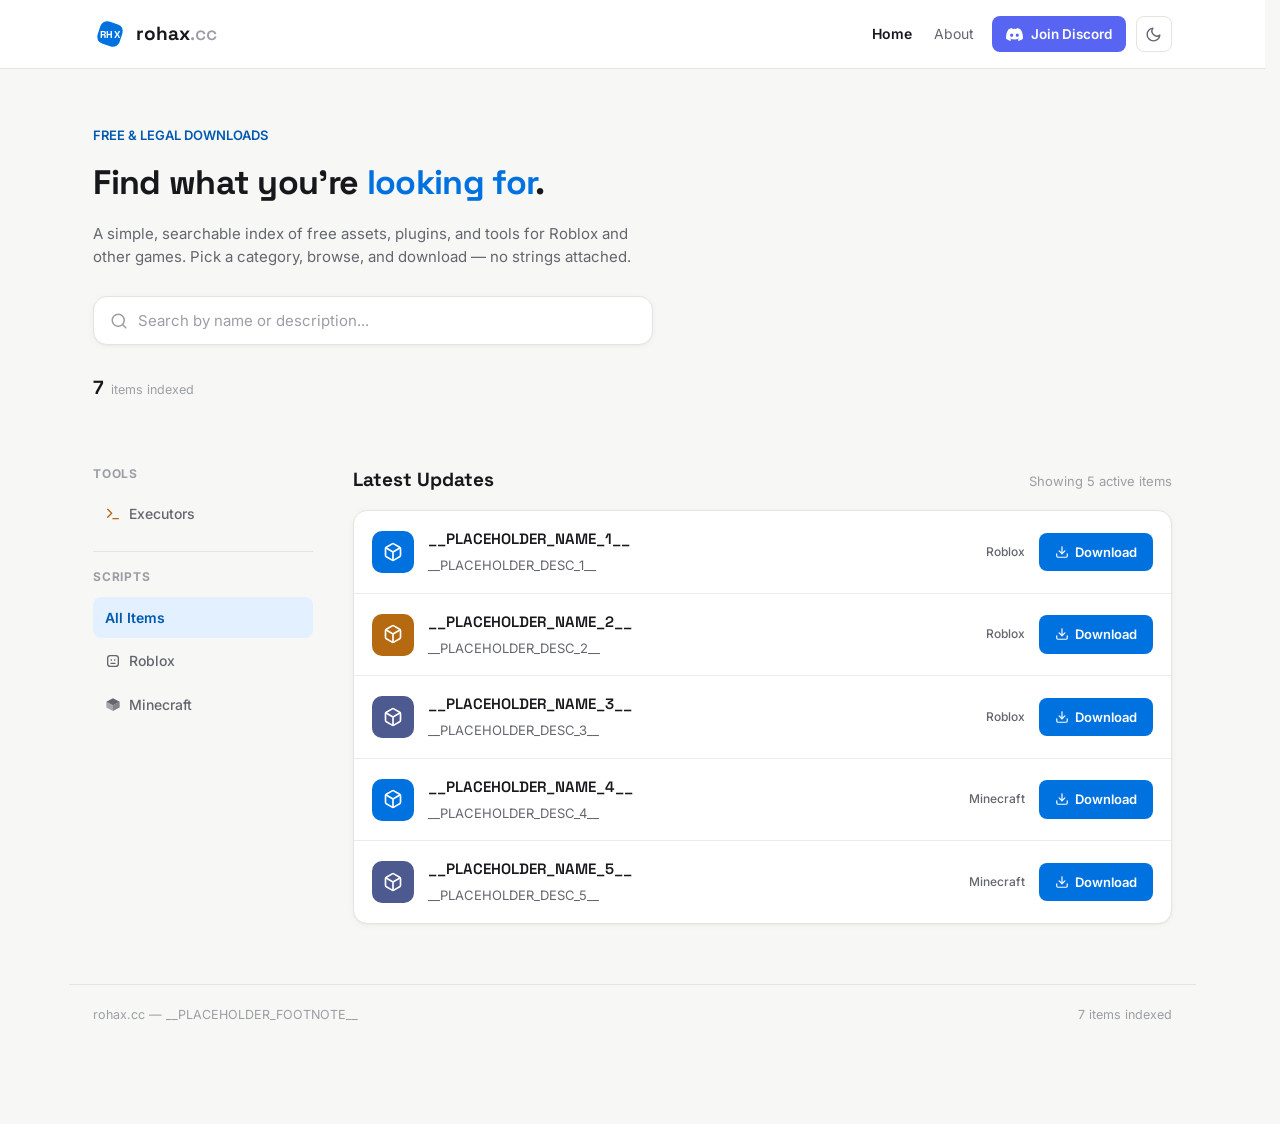
==== commit 4a28447c: "Add files via upload" ====
--- a/index.html
+++ b/index.html
@@ -39,7 +39,7 @@
         <a href="index.html" class="active">Home</a>
         <a href="about.html">About</a>
       </nav>
-      <a class="discord-btn" href="__PLACEHOLDER_DISCORD_URL__" target="_blank" rel="noopener noreferrer">
+      <a class="discord-btn" href="https://discord.gg/6ymVAG6RZ7" target="_blank" rel="noopener noreferrer">
         <svg viewBox="0 0 127.14 96.36" fill="currentColor"><path d="M107.7,8.07A105.15,105.15,0,0,0,81.47,0a72.06,72.06,0,0,0-3.36,6.83A97.68,97.68,0,0,0,49,6.83,72.37,72.37,0,0,0,45.64,0,105.89,105.89,0,0,0,19.39,8.09C2.79,32.65-1.71,56.6.54,80.21h0A105.73,105.73,0,0,0,32.71,96.36,77.7,77.7,0,0,0,39.6,85.25a68.42,68.42,0,0,1-10.85-5.18c.91-.66,1.8-1.34,2.66-2a75.57,75.57,0,0,0,64.32,0c.87.71,1.76,1.39,2.66,2a68.68,68.68,0,0,1-10.87,5.19,77,77,0,0,0,6.89,11.1A105.25,105.25,0,0,0,126.6,80.22h0C129.24,52.84,122.09,29.11,107.7,8.07ZM42.45,65.69C36.18,65.69,31,60,31,53s5-12.74,11.43-12.74S54,46,53.89,53,48.84,65.69,42.45,65.69Zm42.24,0C78.41,65.69,73.25,60,73.25,53s5-12.74,11.44-12.74S96.23,46,96.12,53,91.08,65.69,84.69,65.69Z"/></svg>
         Join Discord
       </a>
@@ -61,7 +61,7 @@
   </div>
 
   <div class="stats-row">
-    <div class="stat"><span class="num" id="stat-count">__PLACEHOLDER_ENTRY_COUNT__</span><span class="label">items indexed</span></div>
+    <div class="stat"><span class="num" id="stat-count">0</span><span class="label">items indexed</span></div>
   </div>
 </section>
 
@@ -92,15 +92,15 @@
 
 <footer>
   <span>rohax.cc — __PLACEHOLDER_FOOTNOTE__</span>
-  <span>__PLACEHOLDER_ENTRY_COUNT__ items indexed</span>
+  <span id="footer-count">0 items indexed</span>
 </footer>
 
 <script>
   // ---------------------------------------------------------------
-  // Plugin/asset data now lives in data/scripts-lib.json — edit that
+  // Plugin/asset data now lives in data/lib.json — edit that
   // file to add, remove, or update listings. Nothing in this file
   // needs to change for content updates. See that file for the field
-  // reference (game, name, desc, tag, updated, url).
+  // reference (game, name, desc, tag, url).
   // Loaded via fetch(), so this page must be served over http(s)
   // (e.g. `python3 -m http.server`) rather than opened directly as a
   // local file:// — browsers block fetch() of local JSON otherwise.
@@ -115,8 +115,8 @@
   // Simple generic game glyphs (not official brand logos — swap in your own
   // licensed icon files here if you have them, e.g. GAME_ICONS.Roblox = '<img src="/icons/roblox.svg">')
   const GAME_ICONS = {
-    "Roblox": '<svg viewBox="0 0 24 24" fill="currentColor"><rect x="3" y="9" width="7" height="7" transform="rotate(-12 6.5 12.5)"/><rect x="14" y="8" width="7" height="7" transform="rotate(18 17.5 11.5)"/></svg>',
-    "Minecraft": '<svg viewBox="0 0 24 24" fill="currentColor"><rect x="3" y="3" width="8" height="8"/><rect x="13" y="3" width="8" height="8" opacity="0.55"/><rect x="3" y="13" width="8" height="8" opacity="0.55"/><rect x="13" y="13" width="8" height="8"/></svg>',
+    "Roblox": '<svg viewBox="0 0 24 24" fill="none" stroke="currentColor" stroke-width="2" stroke-linecap="round" stroke-linejoin="round"><rect x="4" y="4" width="16" height="16" rx="4"/><rect x="8.5" y="9.5" width="2" height="2" rx="0.4" fill="currentColor" stroke="none"/><rect x="13.5" y="9.5" width="2" height="2" rx="0.4" fill="currentColor" stroke="none"/><path d="M9 15.5h6"/></svg>',
+    "Minecraft": '<svg viewBox="0 0 24 24" fill="currentColor"><path d="M12 2 22 7.2 12 12.4 2 7.2Z"/><path d="M2 7.2 12 12.4V21L2 15.8Z" opacity="0.55"/><path d="M22 7.2 12 12.4V21L22 15.8Z" opacity="0.8"/></svg>',
   };
 
   // Icon for the standalone "Executors" tools filter
@@ -213,7 +213,6 @@
         </span>
         <span class="item-meta">
           <div class="game-name">${e.game}</div>
-          <div>${e.updated}</div>
         </span>
         <span class="item-dl">${DOWNLOAD_ICON} Download</span>
       `;
@@ -221,10 +220,17 @@
     });
   }
 
+  function updateItemCount(){
+    const total = ENTRIES.length + EXECUTOR_ENTRIES.length;
+    document.getElementById("stat-count").textContent = total;
+    document.getElementById("footer-count").textContent = `${total} item${total === 1 ? "" : "s"} indexed`;
+  }
+
   function render(){
     renderFilters();
     renderToolsFilter();
     renderListing();
+    updateItemCount();
   }
 
   document.getElementById("search").addEventListener("input", (e) => {
@@ -259,14 +265,14 @@
 
   async function loadData(){
     try{
-      const res = await fetch("data/scripts-lib.json");
-      if (!res.ok) throw new Error(`HTTP ${res.status} for data/scripts-lib.json`);
+      const res = await fetch("data/lib.json");
+      if (!res.ok) throw new Error(`HTTP ${res.status} for data/lib.json`);
       const data = await res.json();
       ENTRIES = data.entries || [];
       EXECUTOR_ENTRIES = data.executors || [];
       render();
     } catch (err){
-      console.error("Failed to load data/scripts-lib.json", err);
+      console.error("Failed to load data/lib.json", err);
       renderFilters();
       renderToolsFilter();
       const listing = document.getElementById("listing");
@@ -276,7 +282,7 @@
       empty.innerHTML = `
         <div class="glyph">⚠️</div>
         <div class="title">Couldn't load listings</div>
-        <div>data/scripts-lib.json failed to load (${err.message}). If you're opening this file directly (file://), run a local server instead, e.g. <code>python3 -m http.server</code>. Otherwise check the file path/case and that the JSON is valid.</div>
+        <div>data/lib.json failed to load (${err.message}). If you're opening this file directly (file://), run a local server instead, e.g. <code>python3 -m http.server</code>. Otherwise check the file path/case and that the JSON is valid.</div>
       `;
     }
   }
